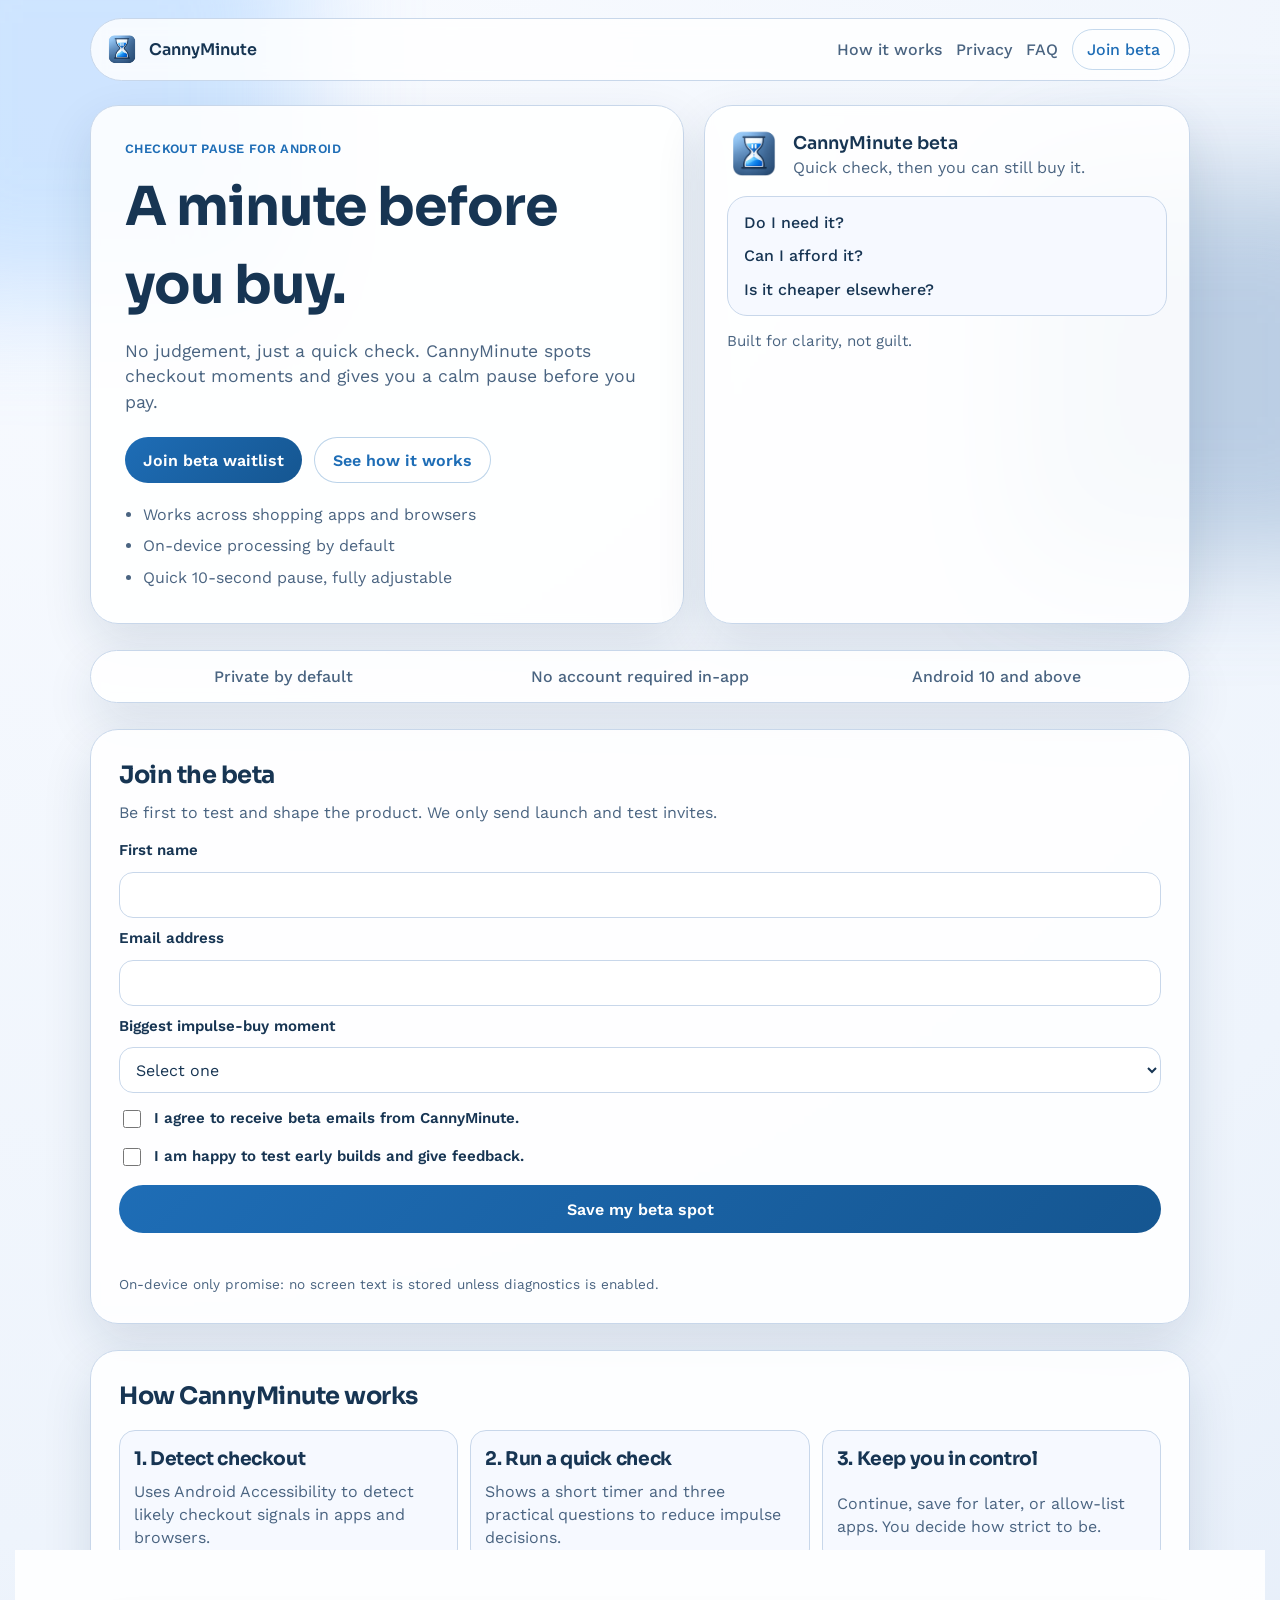
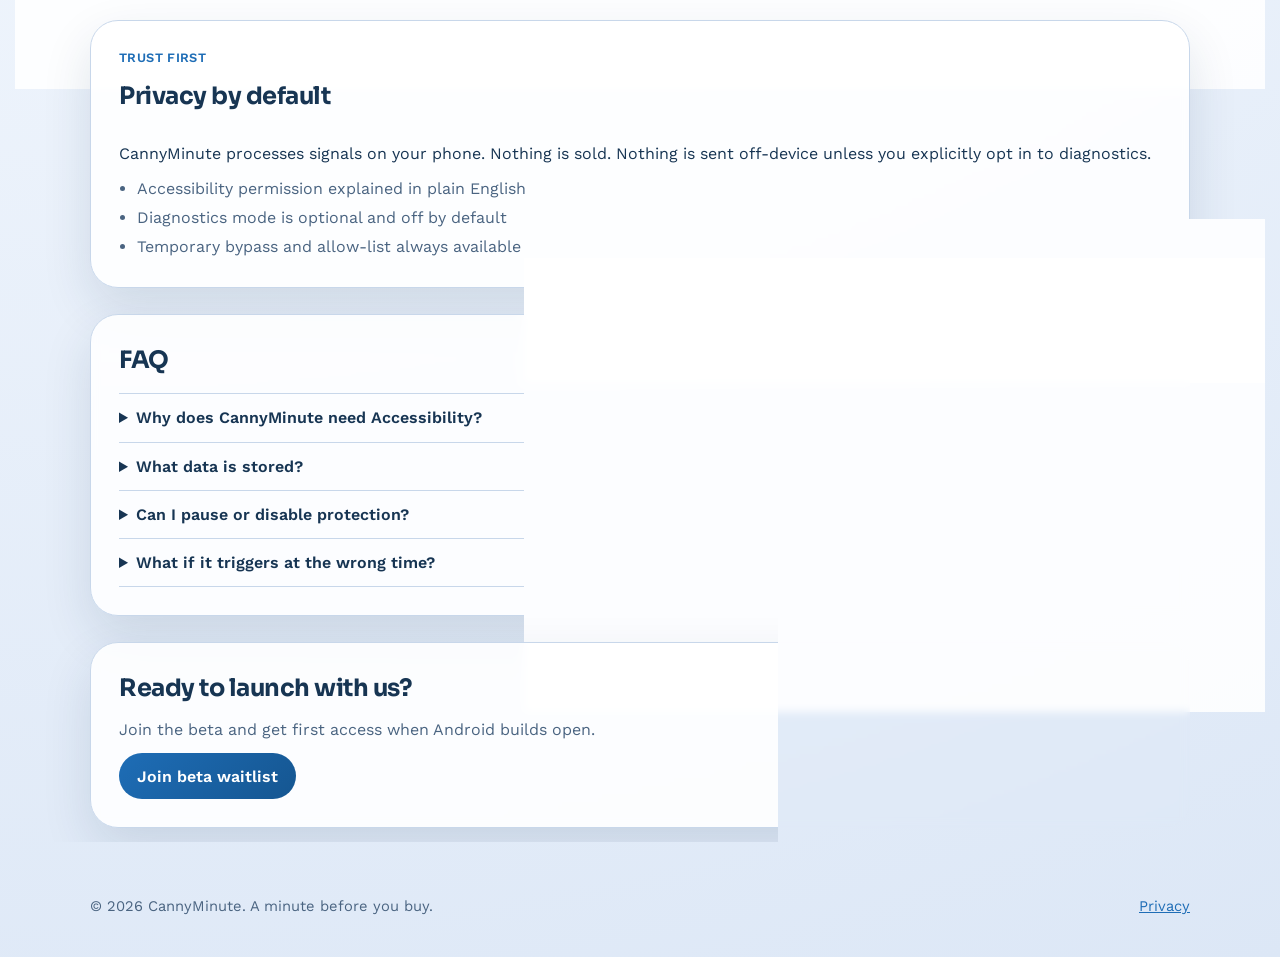
==== website/index.html @ 980de7ac "Initial CannyMinute app, branding, and website setup" ====
<!doctype html>
<html lang="en-GB">
<head>
    <meta charset="utf-8" />
    <meta name="viewport" content="width=device-width, initial-scale=1" />
    <title>CannyMinute | A minute before you buy</title>
    <meta
        name="description"
        content="CannyMinute adds a calm checkout pause in Android shopping apps and browsers. Join the beta waitlist."
    />
    <meta name="robots" content="index, follow" />
    <meta property="og:title" content="CannyMinute | A minute before you buy" />
    <meta
        property="og:description"
        content="Quick check, then you can still buy it. Privacy-first checkout pause for Android."
    />
    <meta property="og:type" content="website" />
    <meta property="og:url" content="https://cannyminute.com" />
    <meta property="og:image" content="https://cannyminute.com/assets/cannyminute-og.png" />
    <meta name="twitter:card" content="summary_large_image" />
    <meta name="theme-color" content="#1e6db6" />
    <link rel="canonical" href="https://cannyminute.com/" />

    <link rel="icon" type="image/png" sizes="32x32" href="assets/favicon-32.png" />
    <link rel="icon" type="image/png" sizes="16x16" href="assets/favicon-16.png" />
    <link rel="apple-touch-icon" href="assets/apple-touch-icon.png" />

    <link rel="preconnect" href="https://fonts.googleapis.com" />
    <link rel="preconnect" href="https://fonts.gstatic.com" crossorigin />
    <link
        href="https://fonts.googleapis.com/css2?family=Sora:wght@500;600;700&family=Work+Sans:wght@400;500;600&display=swap"
        rel="stylesheet"
    />
    <link rel="stylesheet" href="styles.css" />
</head>
<body>
    <div class="ambient ambient-left" aria-hidden="true"></div>
    <div class="ambient ambient-right" aria-hidden="true"></div>

    <header class="site-header">
        <a class="brand" href="#top" aria-label="CannyMinute home">
            <img src="assets/cannyminute-logo.png" alt="" />
            <span>CannyMinute</span>
        </a>
        <nav class="site-nav" aria-label="Primary">
            <a href="#how">How it works</a>
            <a href="#privacy">Privacy</a>
            <a href="#faq">FAQ</a>
            <a class="nav-cta" href="#beta">Join beta</a>
        </nav>
    </header>

    <main id="top">
        <section class="hero reveal">
            <div class="hero-copy">
                <p class="eyebrow">Checkout pause for Android</p>
                <h1>A minute before you buy.</h1>
                <p class="hero-sub">
                    No judgement, just a quick check. CannyMinute spots checkout moments and gives
                    you a calm pause before you pay.
                </p>
                <div class="hero-actions">
                    <a class="button-primary" href="#beta">Join beta waitlist</a>
                    <a class="button-ghost" href="#how">See how it works</a>
                </div>
                <ul class="hero-points">
                    <li>Works across shopping apps and browsers</li>
                    <li>On-device processing by default</li>
                    <li>Quick 10-second pause, fully adjustable</li>
                </ul>
            </div>

            <aside class="hero-card" aria-label="Product highlights">
                <div class="hero-card-top">
                    <img src="assets/cannyminute-logo.png" alt="" />
                    <div>
                        <p class="card-title">CannyMinute beta</p>
                        <p class="card-sub">Quick check, then you can still buy it.</p>
                    </div>
                </div>
                <div class="question-list">
                    <p>Do I need it?</p>
                    <p>Can I afford it?</p>
                    <p>Is it cheaper elsewhere?</p>
                </div>
                <p class="card-foot">Built for clarity, not guilt.</p>
            </aside>
        </section>

        <section class="proof reveal" aria-label="Product principles">
            <p>Private by default</p>
            <p>No account required in-app</p>
            <p>Android 10 and above</p>
        </section>

        <section id="beta" class="beta reveal">
            <div class="beta-header">
                <h2>Join the beta</h2>
                <p>Be first to test and shape the product. We only send launch and test invites.</p>
            </div>

            <form id="beta-form" class="beta-form" novalidate>
                <label for="firstName">First name</label>
                <input id="firstName" name="firstName" type="text" maxlength="80" autocomplete="given-name" />

                <label for="email">Email address</label>
                <input id="email" name="email" type="email" required autocomplete="email" />

                <label for="shopStyle">Biggest impulse-buy moment</label>
                <select id="shopStyle" name="shopStyle">
                    <option value="">Select one</option>
                    <option value="late-night-scroll">Late-night scrolling</option>
                    <option value="flash-sales">Flash sales and countdown deals</option>
                    <option value="cart-upsells">Cart upsells at checkout</option>
                    <option value="social-recos">Social media recommendations</option>
                </select>

                <input type="hidden" name="source" value="cannyminute_landing" />

                <label class="consent-row" for="consent">
                    <input id="consent" name="consent" type="checkbox" required />
                    <span>I agree to receive beta emails from CannyMinute.</span>
                </label>

                <label class="consent-row" for="alphaTester">
                    <input id="alphaTester" name="alphaTester" type="checkbox" />
                    <span>I am happy to test early builds and give feedback.</span>
                </label>

                <input
                    class="honeypot"
                    id="company"
                    name="company"
                    type="text"
                    tabindex="-1"
                    autocomplete="off"
                    aria-hidden="true"
                />

                <button id="submit-button" type="submit">Save my beta spot</button>
                <p id="form-status" class="form-status" role="status" aria-live="polite"></p>
                <p class="form-note">
                    On-device only promise: no screen text is stored unless diagnostics is enabled.
                </p>
            </form>
        </section>

        <section id="how" class="how reveal">
            <h2>How CannyMinute works</h2>
            <div class="grid-three">
                <article>
                    <h3>1. Detect checkout</h3>
                    <p>Uses Android Accessibility to detect likely checkout signals in apps and browsers.</p>
                </article>
                <article>
                    <h3>2. Run a quick check</h3>
                    <p>Shows a short timer and three practical questions to reduce impulse decisions.</p>
                </article>
                <article>
                    <h3>3. Keep you in control</h3>
                    <p>Continue, save for later, or allow-list apps. You decide how strict to be.</p>
                </article>
            </div>
        </section>

        <section id="privacy" class="privacy reveal">
            <div class="privacy-panel">
                <p class="eyebrow">Trust first</p>
                <h2>Privacy by default</h2>
                <p>
                    CannyMinute processes signals on your phone. Nothing is sold. Nothing is sent
                    off-device unless you explicitly opt in to diagnostics.
                </p>
                <ul>
                    <li>Accessibility permission explained in plain English</li>
                    <li>Diagnostics mode is optional and off by default</li>
                    <li>Temporary bypass and allow-list always available</li>
                </ul>
            </div>
        </section>

        <section id="faq" class="faq reveal">
            <h2>FAQ</h2>
            <details>
                <summary>Why does CannyMinute need Accessibility?</summary>
                <p>
                    It is required to detect checkout screens in third-party apps and browsers so
                    the pause screen appears at the right moment.
                </p>
            </details>
            <details>
                <summary>What data is stored?</summary>
                <p>
                    Settings and local event decisions. Screen text is not stored unless diagnostics
                    is turned on by you.
                </p>
            </details>
            <details>
                <summary>Can I pause or disable protection?</summary>
                <p>
                    Yes. You can toggle protection off, use a temporary bypass, or allow-list specific apps.
                </p>
            </details>
            <details>
                <summary>What if it triggers at the wrong time?</summary>
                <p>
                    You can continue, save for later, and help tune behaviour through optional diagnostics.
                </p>
            </details>
        </section>

        <section class="final-cta reveal">
            <h2>Ready to launch with us?</h2>
            <p>Join the beta and get first access when Android builds open.</p>
            <a class="button-primary" href="#beta">Join beta waitlist</a>
        </section>
    </main>

    <footer class="site-footer">
        <p>© <span id="year"></span> CannyMinute. A minute before you buy.</p>
        <a href="privacy.html">Privacy</a>
    </footer>

    <script src="config.js"></script>
    <script src="app.js"></script>
</body>
</html>
---- website/styles.css ----
:root {
    --bg: #eef4fc;
    --surface: #ffffff;
    --surface-soft: #f6f9ff;
    --line: #c8d7ea;
    --text: #173553;
    --text-soft: #4a6481;
    --primary: #1e6db6;
    --primary-strong: #155691;
    --accent: #36a2ff;
    --ok: #1f7a57;
    --shadow: 0 20px 50px rgba(17, 52, 83, 0.12);
    --radius-xl: 28px;
    --radius-lg: 20px;
    --radius-md: 14px;
}

* {
    box-sizing: border-box;
}

html,
body {
    margin: 0;
    padding: 0;
}

body {
    background: radial-gradient(circle at 10% 0%, #f9fbff 0%, var(--bg) 55%, #dce7f6 100%);
    color: var(--text);
    font-family: "Work Sans", "Segoe UI", sans-serif;
    line-height: 1.45;
    min-height: 100vh;
}

h1,
h2,
h3 {
    font-family: "Sora", "Work Sans", sans-serif;
    letter-spacing: -0.02em;
    margin: 0;
}

p {
    margin: 0;
}

a {
    color: inherit;
}

.ambient {
    pointer-events: none;
    position: fixed;
    z-index: -1;
    filter: blur(60px);
    opacity: 0.4;
}

.ambient-left {
    top: -120px;
    left: -120px;
    width: 420px;
    height: 420px;
    background: #8ec4ff;
}

.ambient-right {
    top: 180px;
    right: -120px;
    width: 380px;
    height: 380px;
    background: #6b93bf;
}

.site-header {
    width: min(1100px, calc(100% - 40px));
    margin: 18px auto 0;
    padding: 10px 14px;
    border: 1px solid var(--line);
    border-radius: 999px;
    background: rgba(255, 255, 255, 0.82);
    backdrop-filter: blur(8px);
    display: flex;
    align-items: center;
    justify-content: space-between;
    gap: 10px;
    position: sticky;
    top: 14px;
    z-index: 30;
}

.brand {
    display: inline-flex;
    align-items: center;
    gap: 10px;
    text-decoration: none;
    font-family: "Sora", "Work Sans", sans-serif;
    font-weight: 600;
}

.brand img {
    width: 34px;
    height: 34px;
    border-radius: 10px;
}

.site-nav {
    display: inline-flex;
    align-items: center;
    gap: 14px;
    flex-wrap: wrap;
}

.site-nav a {
    text-decoration: none;
    color: var(--text-soft);
    font-weight: 500;
}

.site-nav .nav-cta {
    padding: 8px 14px;
    border-radius: 999px;
    border: 1px solid rgba(30, 109, 182, 0.25);
    color: var(--primary);
}

main {
    width: min(1100px, calc(100% - 40px));
    margin: 24px auto 60px;
    display: grid;
    gap: 26px;
}

.reveal {
    opacity: 0;
    transform: translateY(18px);
    transition: opacity 500ms ease, transform 500ms ease;
}

.reveal.is-visible {
    opacity: 1;
    transform: translateY(0);
}

.hero {
    display: grid;
    grid-template-columns: 1.1fr 0.9fr;
    gap: 20px;
}

.hero-copy,
.hero-card,
.proof,
.beta,
.how,
.privacy,
.faq,
.final-cta,
.legal-card {
    border: 1px solid var(--line);
    border-radius: var(--radius-xl);
    background: rgba(255, 255, 255, 0.88);
    backdrop-filter: blur(4px);
    box-shadow: var(--shadow);
}

.hero-copy {
    padding: 34px;
}

.eyebrow {
    color: var(--primary);
    font-weight: 600;
    letter-spacing: 0.03em;
    text-transform: uppercase;
    font-size: 0.8rem;
}

h1 {
    margin-top: 10px;
    font-size: clamp(2rem, 4.2vw, 3.4rem);
}

.hero-sub {
    margin-top: 14px;
    color: var(--text-soft);
    font-size: 1.1rem;
    max-width: 54ch;
}

.hero-actions {
    margin-top: 22px;
    display: flex;
    flex-wrap: wrap;
    gap: 12px;
}

.button-primary,
.button-ghost {
    display: inline-flex;
    align-items: center;
    justify-content: center;
    text-decoration: none;
    min-height: 46px;
    padding: 0 18px;
    border-radius: 999px;
    font-weight: 600;
}

.button-primary {
    color: #fff;
    background: linear-gradient(135deg, var(--primary), var(--primary-strong));
}

.button-ghost {
    color: var(--primary);
    border: 1px solid rgba(30, 109, 182, 0.3);
    background: rgba(255, 255, 255, 0.8);
}

.hero-points {
    margin: 20px 0 0;
    padding: 0 0 0 18px;
    color: var(--text-soft);
    display: grid;
    gap: 8px;
}

.hero-card {
    padding: 22px;
    display: grid;
    gap: 14px;
    align-content: start;
}

.hero-card-top {
    display: flex;
    gap: 12px;
    align-items: center;
}

.hero-card-top img {
    width: 54px;
    height: 54px;
    border-radius: 16px;
}

.card-title {
    font-family: "Sora", "Work Sans", sans-serif;
    font-size: 1.1rem;
    font-weight: 600;
}

.card-sub {
    color: var(--text-soft);
}

.question-list {
    border: 1px solid var(--line);
    border-radius: var(--radius-lg);
    background: var(--surface-soft);
    padding: 14px 16px;
    display: grid;
    gap: 10px;
    color: var(--text);
    font-weight: 500;
}

.card-foot {
    color: var(--text-soft);
    font-size: 0.95rem;
}

.proof {
    padding: 14px 18px;
    display: grid;
    gap: 8px;
    grid-template-columns: repeat(3, minmax(0, 1fr));
    text-align: center;
}

.proof p {
    margin: 0;
    color: var(--text-soft);
    font-weight: 500;
}

.beta,
.how,
.privacy,
.faq,
.final-cta {
    padding: 28px;
}

.beta-header {
    display: grid;
    gap: 8px;
    margin-bottom: 16px;
}

.beta-header p {
    color: var(--text-soft);
}

.beta-form {
    display: grid;
    gap: 10px;
}

.beta-form label {
    font-weight: 600;
    font-size: 0.94rem;
}

.beta-form input,
.beta-form select,
.beta-form button {
    font: inherit;
}

.beta-form input,
.beta-form select {
    min-height: 46px;
    border: 1px solid var(--line);
    border-radius: var(--radius-md);
    padding: 0 12px;
    color: var(--text);
    background: #fff;
}

.beta-form input:focus,
.beta-form select:focus {
    outline: 2px solid rgba(54, 162, 255, 0.35);
    border-color: var(--accent);
}

.consent-row {
    margin-top: 4px;
    display: flex;
    align-items: center;
    gap: 10px;
    font-weight: 500;
}

.consent-row input {
    min-height: 18px;
    min-width: 18px;
}

.honeypot {
    position: absolute;
    left: -9999px;
    width: 1px;
    height: 1px;
    opacity: 0;
}

.beta-form button {
    min-height: 48px;
    margin-top: 6px;
    border: 0;
    border-radius: 999px;
    color: #fff;
    background: linear-gradient(135deg, var(--primary), var(--primary-strong));
    font-weight: 600;
    cursor: pointer;
}

.beta-form button:disabled {
    opacity: 0.7;
    cursor: not-allowed;
}

.form-status {
    min-height: 22px;
    color: var(--text-soft);
    font-size: 0.95rem;
}

.form-status.ok {
    color: var(--ok);
}

.form-status.error {
    color: #a43d32;
}

.form-note {
    color: var(--text-soft);
    font-size: 0.85rem;
}

.how h2,
.privacy h2,
.faq h2 {
    margin-bottom: 16px;
}

.grid-three {
    display: grid;
    grid-template-columns: repeat(3, minmax(0, 1fr));
    gap: 12px;
}

.grid-three article {
    border: 1px solid var(--line);
    border-radius: 16px;
    background: var(--surface-soft);
    padding: 14px;
    display: grid;
    gap: 8px;
}

.grid-three p {
    color: var(--text-soft);
}

.privacy-panel {
    display: grid;
    gap: 12px;
}

.privacy-panel ul {
    margin: 0;
    padding-left: 18px;
    color: var(--text-soft);
    display: grid;
    gap: 6px;
}

.faq details {
    border-top: 1px solid var(--line);
    padding: 12px 0;
}

.faq details:last-child {
    border-bottom: 1px solid var(--line);
}

.faq summary {
    cursor: pointer;
    font-weight: 600;
}

.faq p {
    margin-top: 8px;
    color: var(--text-soft);
}

.final-cta {
    display: grid;
    gap: 12px;
    place-items: start;
}

.final-cta p {
    color: var(--text-soft);
}

.site-footer {
    width: min(1100px, calc(100% - 40px));
    margin: 0 auto 40px;
    padding-top: 8px;
    display: flex;
    justify-content: space-between;
    align-items: center;
    color: var(--text-soft);
    font-size: 0.92rem;
}

.site-footer a {
    color: var(--primary);
}

.legal-main {
    width: min(820px, calc(100% - 40px));
    margin: 28px auto 60px;
}

.legal-card {
    padding: 28px;
    display: grid;
    gap: 16px;
}

.legal-card p,
.legal-card li {
    color: var(--text-soft);
}

.legal-card ul {
    margin: 0;
    padding-left: 18px;
    display: grid;
    gap: 8px;
}

@media (max-width: 930px) {
    .site-header {
        border-radius: 20px;
        padding: 14px;
        align-items: flex-start;
    }

    .site-nav {
        justify-content: flex-end;
    }

    .hero {
        grid-template-columns: 1fr;
    }

    .proof {
        grid-template-columns: 1fr;
        text-align: left;
    }

    .grid-three {
        grid-template-columns: 1fr;
    }

    .site-footer {
        flex-direction: column;
        gap: 8px;
        align-items: flex-start;
    }
}
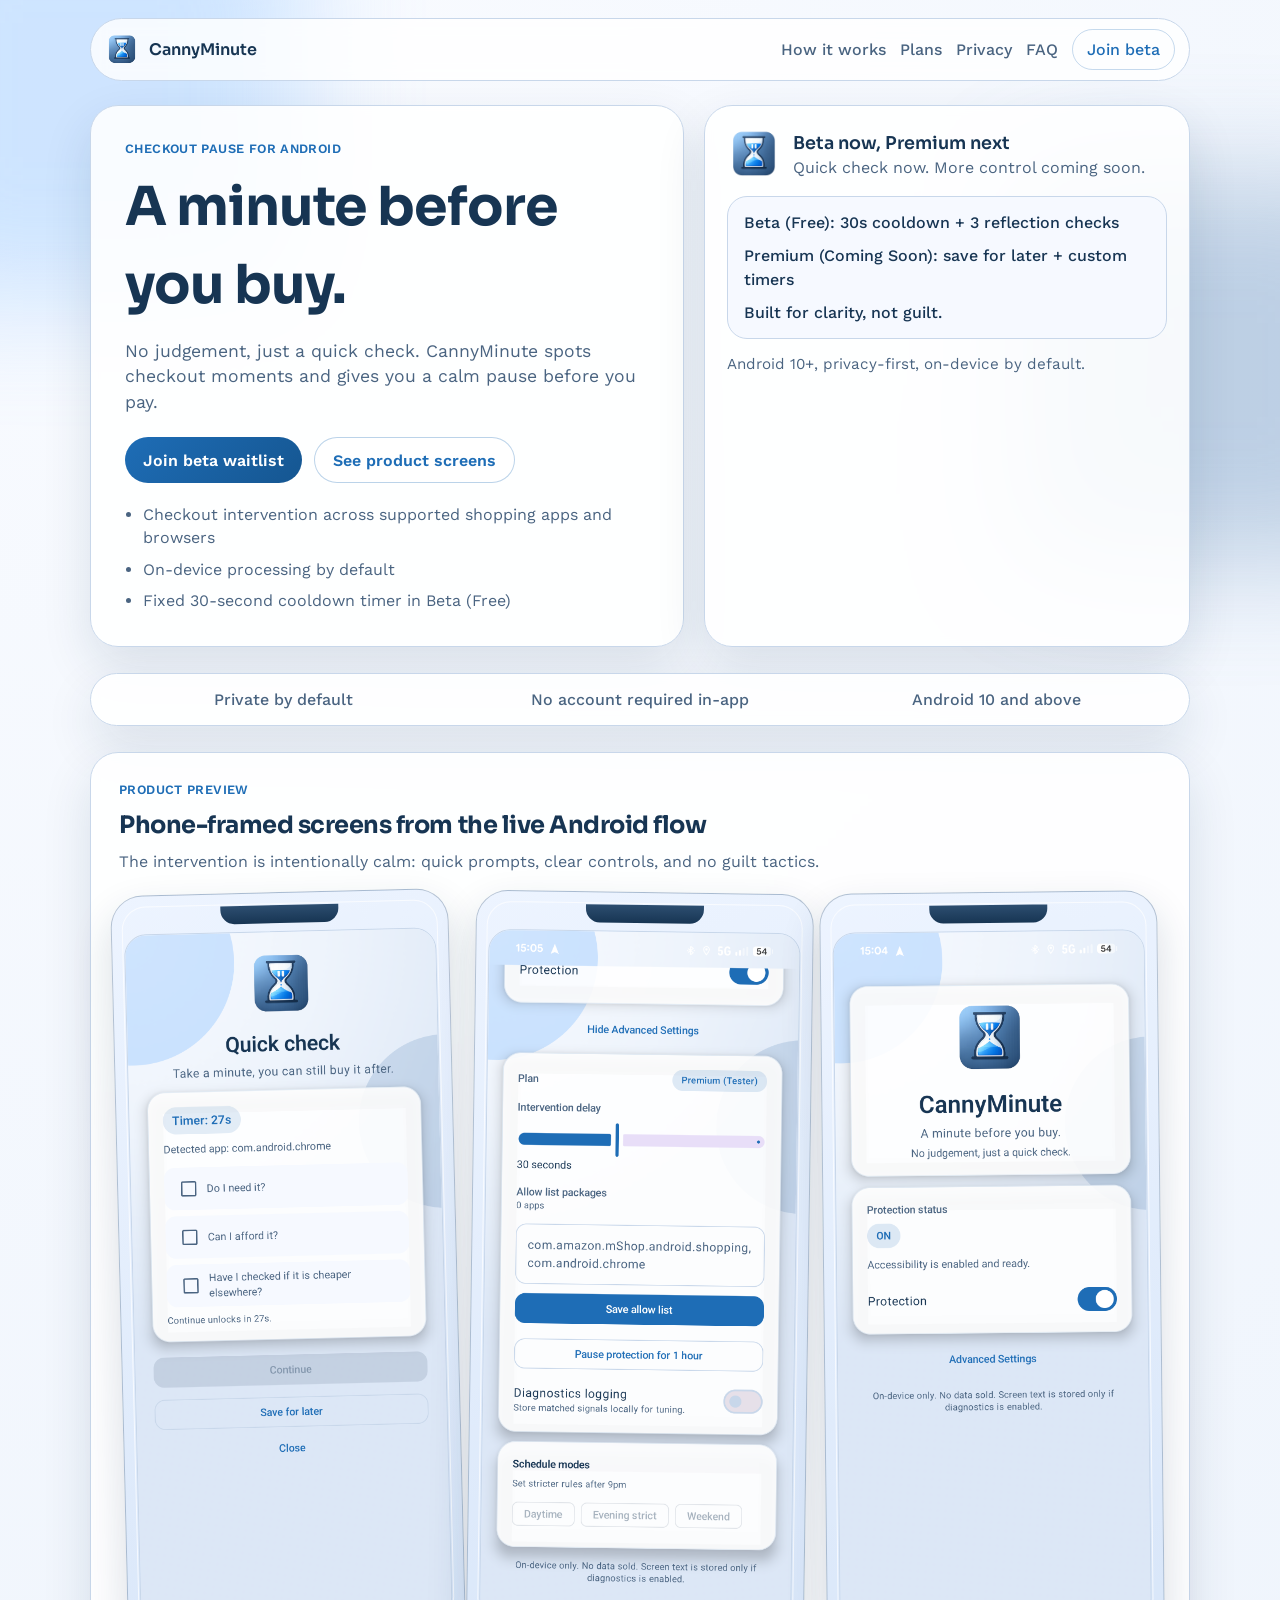
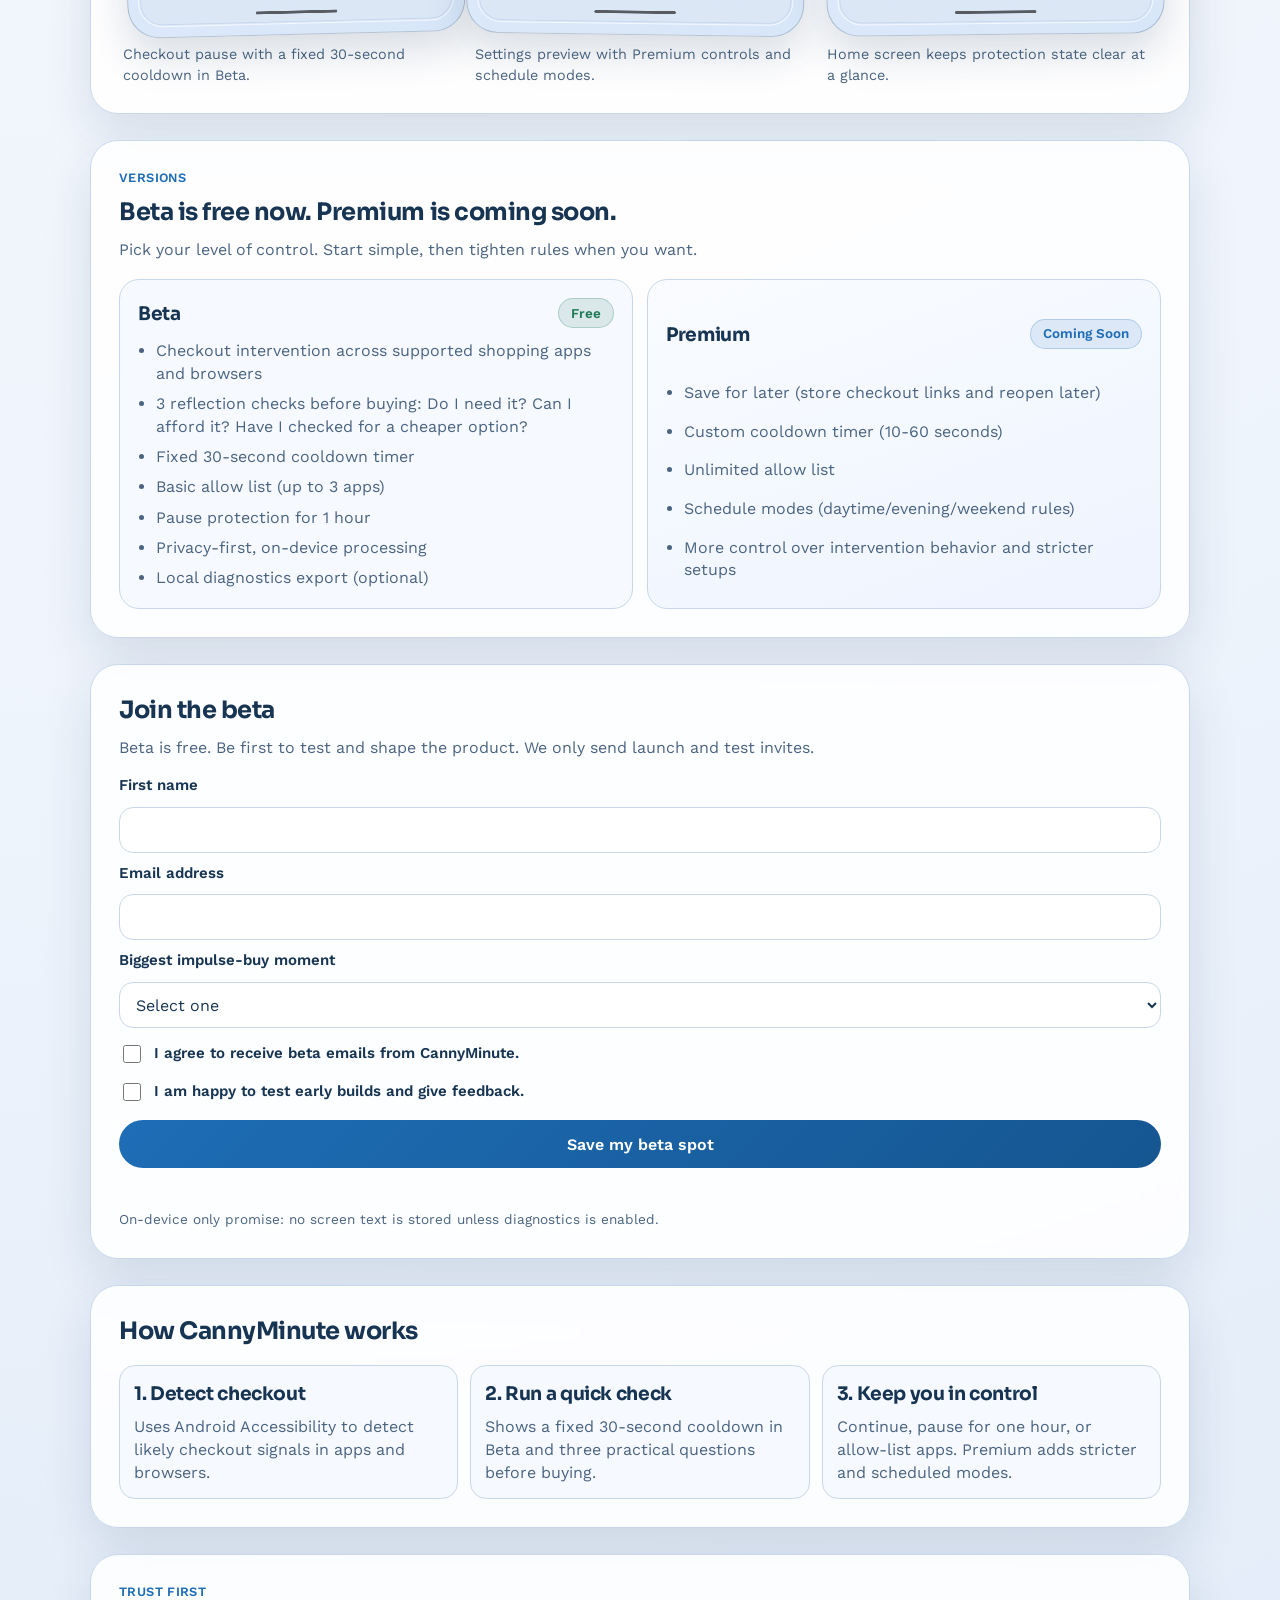
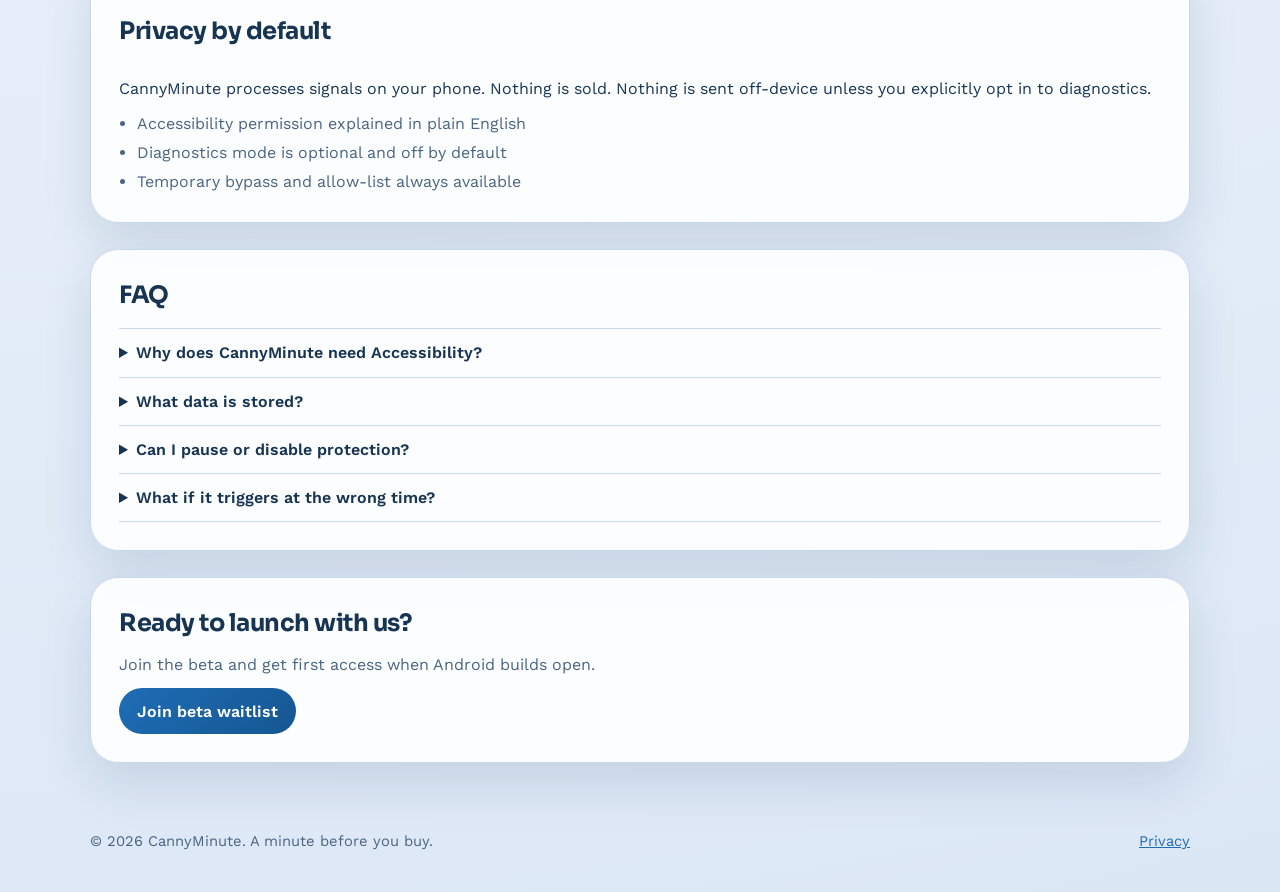
==== commit 0c5084b3: "Add phone-framed screenshots and beta/premium plan section" ====
--- a/website/index.html
+++ b/website/index.html
@@ -44,6 +44,7 @@
         </a>
         <nav class="site-nav" aria-label="Primary">
             <a href="#how">How it works</a>
+            <a href="#plans">Plans</a>
             <a href="#privacy">Privacy</a>
             <a href="#faq">FAQ</a>
             <a class="nav-cta" href="#beta">Join beta</a>
@@ -61,12 +62,12 @@
                 </p>
                 <div class="hero-actions">
                     <a class="button-primary" href="#beta">Join beta waitlist</a>
-                    <a class="button-ghost" href="#how">See how it works</a>
+                    <a class="button-ghost" href="#preview">See product screens</a>
                 </div>
                 <ul class="hero-points">
-                    <li>Works across shopping apps and browsers</li>
+                    <li>Checkout intervention across supported shopping apps and browsers</li>
                     <li>On-device processing by default</li>
-                    <li>Quick 10-second pause, fully adjustable</li>
+                    <li>Fixed 30-second cooldown timer in Beta (Free)</li>
                 </ul>
             </div>
 
@@ -74,16 +75,16 @@
                 <div class="hero-card-top">
                     <img src="assets/cannyminute-logo.png" alt="" />
                     <div>
-                        <p class="card-title">CannyMinute beta</p>
-                        <p class="card-sub">Quick check, then you can still buy it.</p>
+                        <p class="card-title">Beta now, Premium next</p>
+                        <p class="card-sub">Quick check now. More control coming soon.</p>
                     </div>
                 </div>
                 <div class="question-list">
-                    <p>Do I need it?</p>
-                    <p>Can I afford it?</p>
-                    <p>Is it cheaper elsewhere?</p>
+                    <p>Beta (Free): 30s cooldown + 3 reflection checks</p>
+                    <p>Premium (Coming Soon): save for later + custom timers</p>
+                    <p>Built for clarity, not guilt.</p>
                 </div>
-                <p class="card-foot">Built for clarity, not guilt.</p>
+                <p class="card-foot">Android 10+, privacy-first, on-device by default.</p>
             </aside>
         </section>
 
@@ -93,10 +94,110 @@
             <p>Android 10 and above</p>
         </section>
 
+        <section id="preview" class="screens reveal" aria-label="App previews">
+            <div class="screens-header">
+                <p class="eyebrow">Product preview</p>
+                <h2>Phone-framed screens from the live Android flow</h2>
+                <p>
+                    The intervention is intentionally calm: quick prompts, clear controls, and no
+                    guilt tactics.
+                </p>
+            </div>
+
+            <div class="phone-gallery">
+                <article class="phone-card">
+                    <div class="phone-shell">
+                        <div class="phone-notch" aria-hidden="true"></div>
+                        <div class="phone-screen">
+                            <img
+                                class="phone-shot"
+                                src="assets/Screenshot_20260304-150153.png"
+                                alt="CannyMinute Quick check screen showing the timer and three reflection prompts before checkout."
+                                loading="lazy"
+                                decoding="async"
+                            />
+                        </div>
+                    </div>
+                    <p class="phone-caption">Checkout pause with a fixed 30-second cooldown in Beta.</p>
+                </article>
+
+                <article class="phone-card">
+                    <div class="phone-shell">
+                        <div class="phone-notch" aria-hidden="true"></div>
+                        <div class="phone-screen">
+                            <img
+                                class="phone-shot"
+                                src="assets/Screenshot_20260304-150529.png"
+                                alt="CannyMinute settings screen with Premium tester controls, intervention delay, allow list, and schedule modes."
+                                loading="lazy"
+                                decoding="async"
+                            />
+                        </div>
+                    </div>
+                    <p class="phone-caption">Settings preview with Premium controls and schedule modes.</p>
+                </article>
+
+                <article class="phone-card">
+                    <div class="phone-shell">
+                        <div class="phone-notch" aria-hidden="true"></div>
+                        <div class="phone-screen">
+                            <img
+                                class="phone-shot"
+                                src="assets/Screenshot_20260304-150428.png"
+                                alt="CannyMinute home screen showing protection status and advanced settings access."
+                                loading="lazy"
+                                decoding="async"
+                            />
+                        </div>
+                    </div>
+                    <p class="phone-caption">Home screen keeps protection state clear at a glance.</p>
+                </article>
+            </div>
+        </section>
+
+        <section id="plans" class="plans reveal" aria-label="Plan comparison">
+            <div class="plans-head">
+                <p class="eyebrow">Versions</p>
+                <h2>Beta is free now. Premium is coming soon.</h2>
+                <p>Pick your level of control. Start simple, then tighten rules when you want.</p>
+            </div>
+            <div class="plans-grid">
+                <article class="plan-card">
+                    <div class="plan-head">
+                        <h3>Beta</h3>
+                        <span class="plan-badge">Free</span>
+                    </div>
+                    <ul>
+                        <li>Checkout intervention across supported shopping apps and browsers</li>
+                        <li>3 reflection checks before buying: Do I need it? Can I afford it? Have I checked for a cheaper option?</li>
+                        <li>Fixed 30-second cooldown timer</li>
+                        <li>Basic allow list (up to 3 apps)</li>
+                        <li>Pause protection for 1 hour</li>
+                        <li>Privacy-first, on-device processing</li>
+                        <li>Local diagnostics export (optional)</li>
+                    </ul>
+                </article>
+
+                <article class="plan-card plan-card-soon">
+                    <div class="plan-head">
+                        <h3>Premium</h3>
+                        <span class="plan-badge plan-badge-soon">Coming Soon</span>
+                    </div>
+                    <ul>
+                        <li>Save for later (store checkout links and reopen later)</li>
+                        <li>Custom cooldown timer (10-60 seconds)</li>
+                        <li>Unlimited allow list</li>
+                        <li>Schedule modes (daytime/evening/weekend rules)</li>
+                        <li>More control over intervention behavior and stricter setups</li>
+                    </ul>
+                </article>
+            </div>
+        </section>
+
         <section id="beta" class="beta reveal">
             <div class="beta-header">
                 <h2>Join the beta</h2>
-                <p>Be first to test and shape the product. We only send launch and test invites.</p>
+                <p>Beta is free. Be first to test and shape the product. We only send launch and test invites.</p>
             </div>
 
             <form id="beta-form" class="beta-form" novalidate>
@@ -154,11 +255,11 @@
                 </article>
                 <article>
                     <h3>2. Run a quick check</h3>
-                    <p>Shows a short timer and three practical questions to reduce impulse decisions.</p>
+                    <p>Shows a fixed 30-second cooldown in Beta and three practical questions before buying.</p>
                 </article>
                 <article>
                     <h3>3. Keep you in control</h3>
-                    <p>Continue, save for later, or allow-list apps. You decide how strict to be.</p>
+                    <p>Continue, pause for one hour, or allow-list apps. Premium adds stricter and scheduled modes.</p>
                 </article>
             </div>
         </section>
@@ -204,7 +305,8 @@
             <details>
                 <summary>What if it triggers at the wrong time?</summary>
                 <p>
-                    You can continue, save for later, and help tune behaviour through optional diagnostics.
+                    You can continue after the cooldown, pause protection for one hour, and help tune
+                    behaviour through optional diagnostics. Save for later is planned for Premium.
                 </p>
             </details>
         </section>
--- a/website/styles.css
+++ b/website/styles.css
@@ -152,6 +152,8 @@
 .hero-copy,
 .hero-card,
 .proof,
+.screens,
+.plans,
 .beta,
 .how,
 .privacy,
@@ -286,6 +288,159 @@
     font-weight: 500;
 }
 
+.screens-header,
+.plans-head {
+    display: grid;
+    gap: 8px;
+    margin-bottom: 18px;
+}
+
+.screens-header p:last-child,
+.plans-head p:last-child {
+    color: var(--text-soft);
+    max-width: 70ch;
+}
+
+.phone-gallery {
+    display: grid;
+    gap: 14px;
+    grid-template-columns: repeat(3, minmax(0, 1fr));
+    align-items: start;
+}
+
+.phone-card {
+    display: grid;
+    gap: 10px;
+}
+
+.phone-shell {
+    position: relative;
+    border: 1px solid rgba(23, 53, 83, 0.25);
+    border-radius: 32px;
+    padding: 12px;
+    width: min(100%, 360px);
+    margin: 0 auto;
+    background: linear-gradient(160deg, #edf4ff, #d8e6f9);
+    box-shadow: 0 18px 40px rgba(17, 52, 83, 0.16);
+    transition: transform 280ms ease;
+}
+
+.phone-shell::after {
+    content: "";
+    position: absolute;
+    inset: 10px;
+    border-radius: 24px;
+    border: 1px solid rgba(255, 255, 255, 0.7);
+    pointer-events: none;
+}
+
+.phone-notch {
+    width: 38%;
+    height: 18px;
+    margin: 0 auto 8px;
+    border-radius: 0 0 14px 14px;
+    background: linear-gradient(180deg, #2d4e70, #173553);
+}
+
+.phone-screen {
+    border: 1px solid var(--line);
+    border-radius: 22px;
+    background: #dce8f8;
+    overflow: hidden;
+}
+
+.phone-shot {
+    display: block;
+    width: 100%;
+    height: auto;
+}
+
+.phone-caption {
+    margin: 0;
+    color: var(--text-soft);
+    font-size: 0.9rem;
+    line-height: 1.4;
+    padding: 0 4px;
+}
+
+.plans-grid {
+    display: grid;
+    grid-template-columns: repeat(2, minmax(0, 1fr));
+    gap: 14px;
+}
+
+.plan-card {
+    border: 1px solid var(--line);
+    border-radius: var(--radius-lg);
+    background: var(--surface-soft);
+    padding: 18px;
+    display: grid;
+    gap: 12px;
+}
+
+.plan-card-soon {
+    background: linear-gradient(160deg, #f9fbff, #eef4ff);
+}
+
+.plan-head {
+    display: flex;
+    justify-content: space-between;
+    align-items: center;
+    gap: 10px;
+}
+
+.plan-badge {
+    display: inline-flex;
+    align-items: center;
+    min-height: 30px;
+    padding: 0 12px;
+    border-radius: 999px;
+    border: 1px solid rgba(32, 123, 87, 0.25);
+    background: rgba(32, 123, 87, 0.13);
+    color: var(--ok);
+    font-weight: 600;
+    font-size: 0.84rem;
+}
+
+.plan-badge-soon {
+    border-color: rgba(30, 109, 182, 0.23);
+    background: rgba(30, 109, 182, 0.11);
+    color: var(--primary);
+}
+
+.plan-card ul {
+    margin: 0;
+    padding-left: 18px;
+    color: var(--text-soft);
+    display: grid;
+    gap: 8px;
+}
+
+.plan-card li {
+    line-height: 1.4;
+}
+
+@media (prefers-reduced-motion: no-preference) {
+    .phone-card:nth-child(1) .phone-shell {
+        transform: rotate(-1.4deg);
+    }
+
+    .phone-card:nth-child(2) .phone-shell {
+        transform: rotate(0.8deg);
+    }
+
+    .phone-card:nth-child(3) .phone-shell {
+        transform: rotate(-0.6deg);
+    }
+
+    .phone-card:hover .phone-shell,
+    .phone-card:focus-within .phone-shell {
+        transform: translateY(-4px) rotate(0deg);
+    }
+}
+
+.screens,
+.plans,
 .beta,
 .how,
 .privacy,
@@ -517,6 +672,16 @@
         text-align: left;
     }
 
+    .phone-gallery,
+    .plans-grid {
+        grid-template-columns: 1fr;
+    }
+
+    .phone-shell {
+        width: min(100%, 420px);
+        max-width: 420px;
+    }
+
     .grid-three {
         grid-template-columns: 1fr;
     }
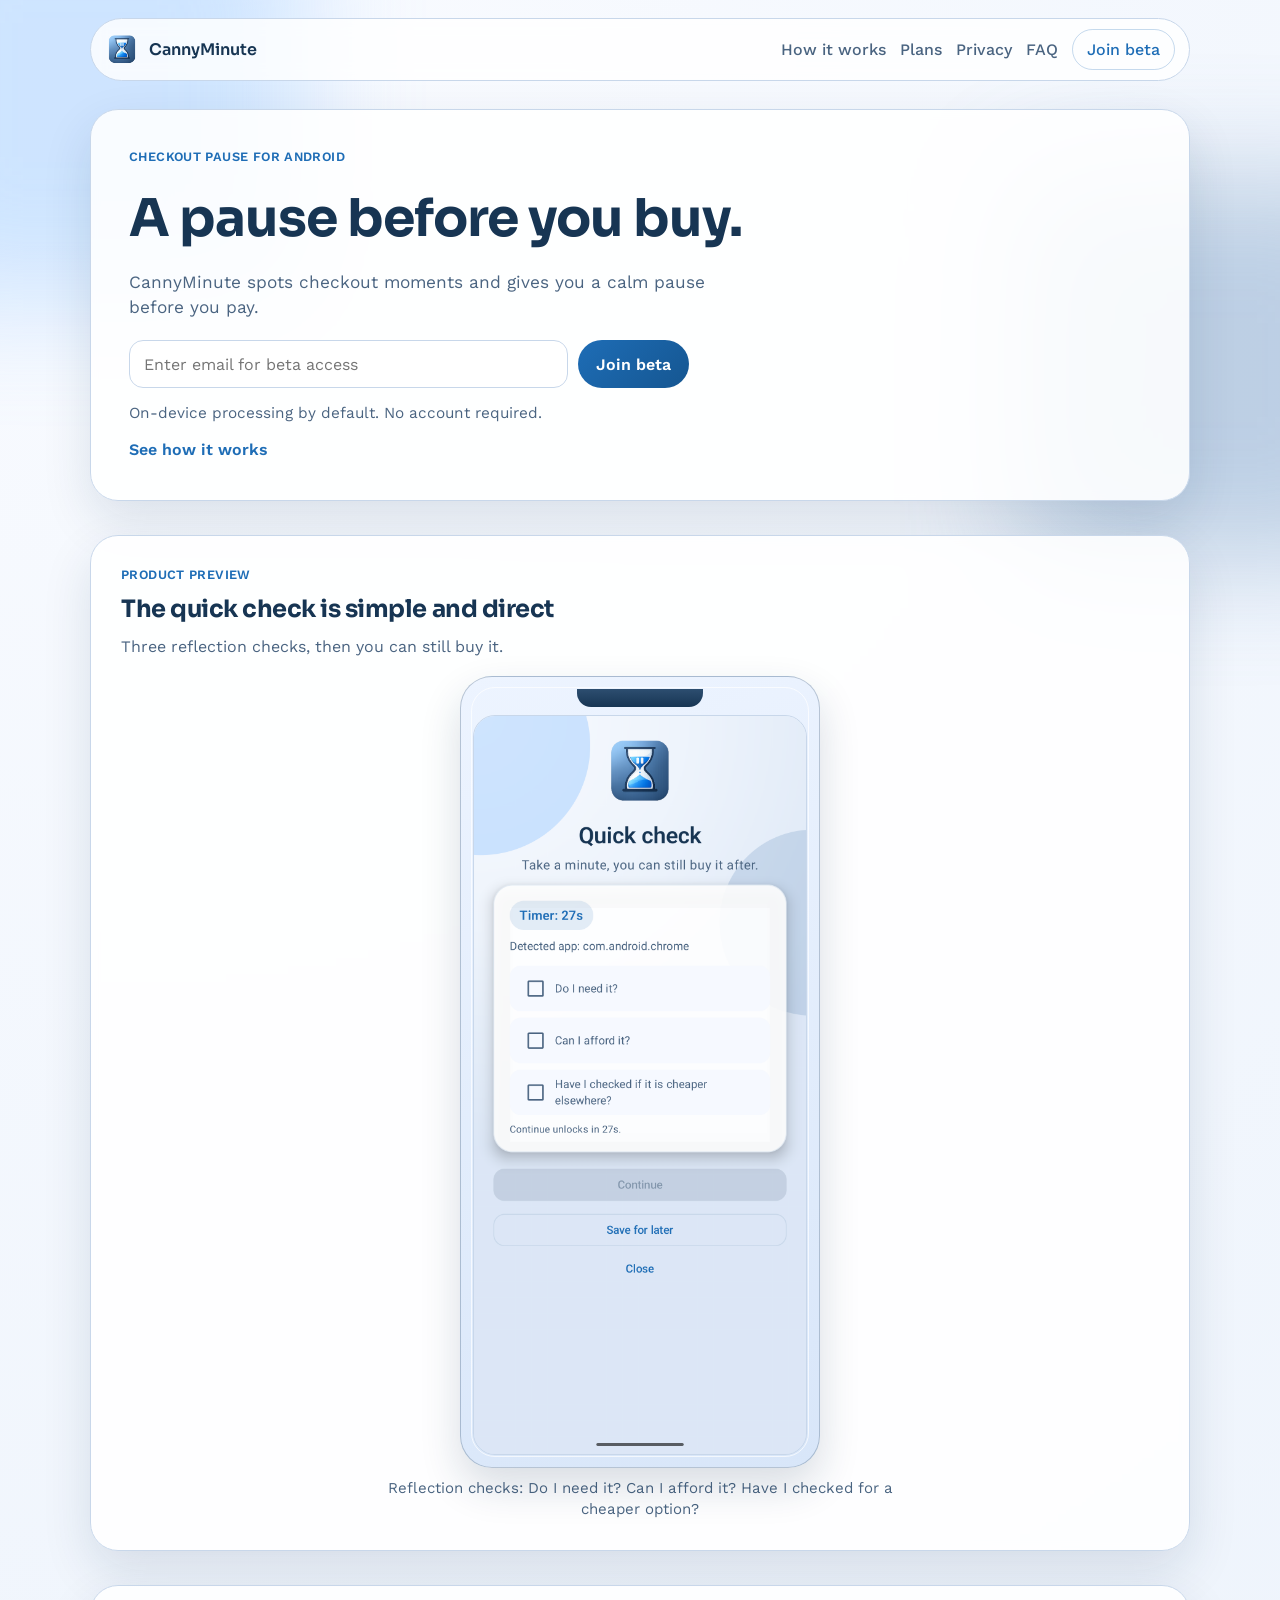
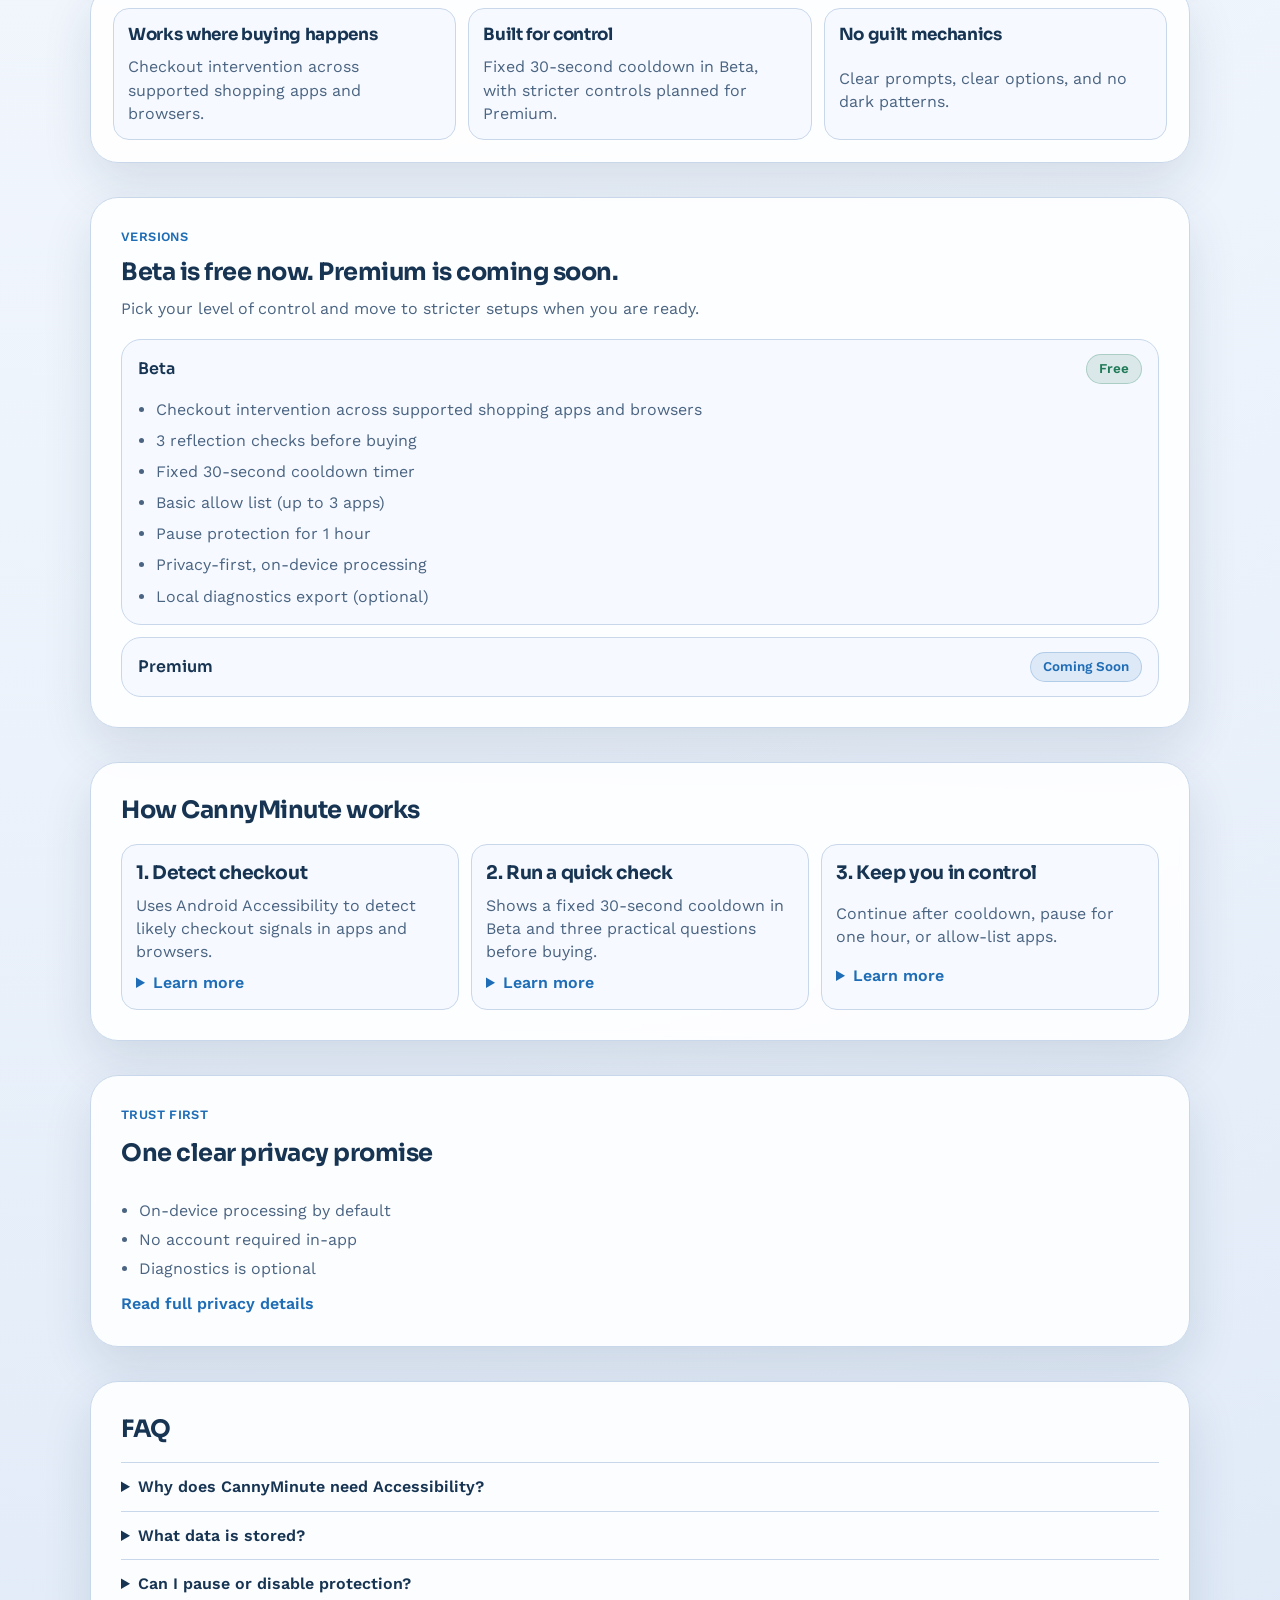
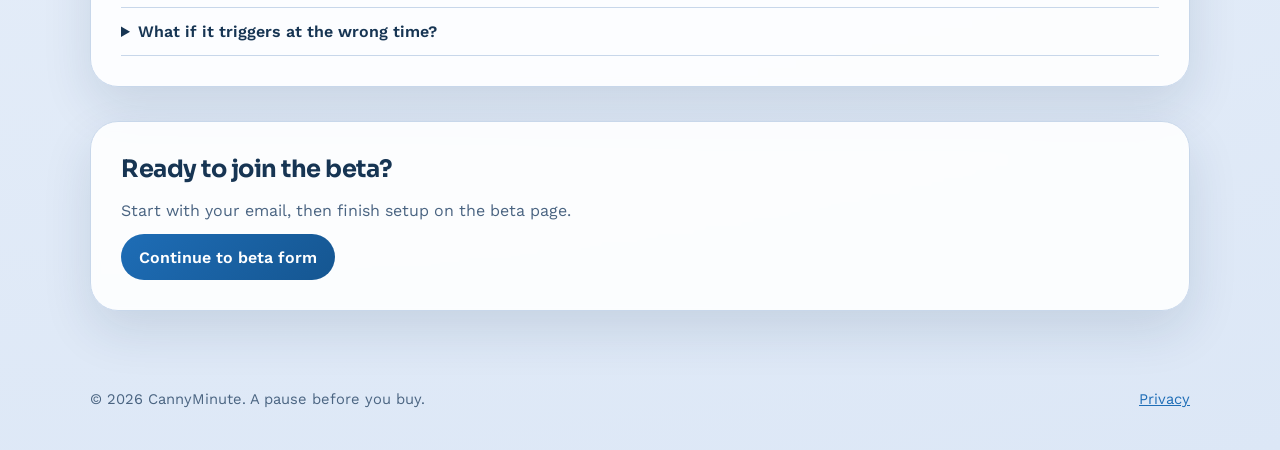
==== commit d43a685c: "Simplify homepage flow and move full beta form to dedicated page" ====
--- a/website/index.html
+++ b/website/index.html
@@ -3,13 +3,13 @@
 <head>
     <meta charset="utf-8" />
     <meta name="viewport" content="width=device-width, initial-scale=1" />
-    <title>CannyMinute | A minute before you buy</title>
+    <title>CannyMinute | A pause before you buy</title>
     <meta
         name="description"
         content="CannyMinute adds a calm checkout pause in Android shopping apps and browsers. Join the beta waitlist."
     />
     <meta name="robots" content="index, follow" />
-    <meta property="og:title" content="CannyMinute | A minute before you buy" />
+    <meta property="og:title" content="CannyMinute | A pause before you buy" />
     <meta
         property="og:description"
         content="Quick check, then you can still buy it. Privacy-first checkout pause for Android."
@@ -47,7 +47,7 @@
             <a href="#plans">Plans</a>
             <a href="#privacy">Privacy</a>
             <a href="#faq">FAQ</a>
-            <a class="nav-cta" href="#beta">Join beta</a>
+            <a class="nav-cta" href="join-beta.html">Join beta</a>
         </nav>
     </header>
 
@@ -55,102 +55,65 @@
         <section class="hero reveal">
             <div class="hero-copy">
                 <p class="eyebrow">Checkout pause for Android</p>
-                <h1>A minute before you buy.</h1>
+                <h1>A pause before you buy.</h1>
                 <p class="hero-sub">
-                    No judgement, just a quick check. CannyMinute spots checkout moments and gives
-                    you a calm pause before you pay.
-                </p>
-                <div class="hero-actions">
-                    <a class="button-primary" href="#beta">Join beta waitlist</a>
-                    <a class="button-ghost" href="#preview">See product screens</a>
-                </div>
-                <ul class="hero-points">
-                    <li>Checkout intervention across supported shopping apps and browsers</li>
-                    <li>On-device processing by default</li>
-                    <li>Fixed 30-second cooldown timer in Beta (Free)</li>
-                </ul>
-            </div>
-
-            <aside class="hero-card" aria-label="Product highlights">
-                <div class="hero-card-top">
-                    <img src="assets/cannyminute-logo.png" alt="" />
-                    <div>
-                        <p class="card-title">Beta now, Premium next</p>
-                        <p class="card-sub">Quick check now. More control coming soon.</p>
+                    CannyMinute spots checkout moments and gives you a calm pause before you pay.
+                </p>
+                <form id="quick-join-form" class="hero-signup" action="join-beta.html" method="get">
+                    <label class="sr-only" for="quickEmail">Email address</label>
+                    <input
+                        id="quickEmail"
+                        name="email"
+                        type="email"
+                        required
+                        autocomplete="email"
+                        placeholder="Enter email for beta access"
+                    />
+                    <button type="submit">Join beta</button>
+                </form>
+                <p class="hero-trust">On-device processing by default. No account required.</p>
+                <a class="hero-secondary-link" href="#how">See how it works</a>
+            </div>
+        </section>
+
+        <section id="preview" class="screens reveal" aria-label="Pause screen preview">
+            <div class="screens-header">
+                <p class="eyebrow">Product preview</p>
+                <h2>The quick check is simple and direct</h2>
+                <p>Three reflection checks, then you can still buy it.</p>
+            </div>
+            <article class="phone-card phone-card-feature">
+                <div class="phone-shell">
+                    <div class="phone-notch" aria-hidden="true"></div>
+                    <div class="phone-screen">
+                        <img
+                            class="phone-shot"
+                            src="assets/Screenshot_20260304-150153.png"
+                            alt="CannyMinute Quick check screen showing timer and reflection prompts before checkout."
+                            loading="lazy"
+                            decoding="async"
+                        />
                     </div>
                 </div>
-                <div class="question-list">
-                    <p>Beta (Free): 30s cooldown + 3 reflection checks</p>
-                    <p>Premium (Coming Soon): save for later + custom timers</p>
-                    <p>Built for clarity, not guilt.</p>
-                </div>
-                <p class="card-foot">Android 10+, privacy-first, on-device by default.</p>
-            </aside>
-        </section>
-
-        <section class="proof reveal" aria-label="Product principles">
-            <p>Private by default</p>
-            <p>No account required in-app</p>
-            <p>Android 10 and above</p>
-        </section>
-
-        <section id="preview" class="screens reveal" aria-label="App previews">
-            <div class="screens-header">
-                <p class="eyebrow">Product preview</p>
-                <h2>Phone-framed screens from the live Android flow</h2>
-                <p>
-                    The intervention is intentionally calm: quick prompts, clear controls, and no
-                    guilt tactics.
-                </p>
-            </div>
-
-            <div class="phone-gallery">
-                <article class="phone-card">
-                    <div class="phone-shell">
-                        <div class="phone-notch" aria-hidden="true"></div>
-                        <div class="phone-screen">
-                            <img
-                                class="phone-shot"
-                                src="assets/Screenshot_20260304-150153.png"
-                                alt="CannyMinute Quick check screen showing the timer and three reflection prompts before checkout."
-                                loading="lazy"
-                                decoding="async"
-                            />
-                        </div>
-                    </div>
-                    <p class="phone-caption">Checkout pause with a fixed 30-second cooldown in Beta.</p>
-                </article>
-
-                <article class="phone-card">
-                    <div class="phone-shell">
-                        <div class="phone-notch" aria-hidden="true"></div>
-                        <div class="phone-screen">
-                            <img
-                                class="phone-shot"
-                                src="assets/Screenshot_20260304-150529.png"
-                                alt="CannyMinute settings screen with Premium tester controls, intervention delay, allow list, and schedule modes."
-                                loading="lazy"
-                                decoding="async"
-                            />
-                        </div>
-                    </div>
-                    <p class="phone-caption">Settings preview with Premium controls and schedule modes.</p>
-                </article>
-
-                <article class="phone-card">
-                    <div class="phone-shell">
-                        <div class="phone-notch" aria-hidden="true"></div>
-                        <div class="phone-screen">
-                            <img
-                                class="phone-shot"
-                                src="assets/Screenshot_20260304-150428.png"
-                                alt="CannyMinute home screen showing protection status and advanced settings access."
-                                loading="lazy"
-                                decoding="async"
-                            />
-                        </div>
-                    </div>
-                    <p class="phone-caption">Home screen keeps protection state clear at a glance.</p>
+                <p class="phone-caption">
+                    Reflection checks: Do I need it? Can I afford it? Have I checked for a cheaper option?
+                </p>
+            </article>
+        </section>
+
+        <section class="benefits reveal" aria-label="Key benefits">
+            <div class="benefits-grid">
+                <article>
+                    <h2>Works where buying happens</h2>
+                    <p>Checkout intervention across supported shopping apps and browsers.</p>
+                </article>
+                <article>
+                    <h2>Built for control</h2>
+                    <p>Fixed 30-second cooldown in Beta, with stricter controls planned for Premium.</p>
+                </article>
+                <article>
+                    <h2>No guilt mechanics</h2>
+                    <p>Clear prompts, clear options, and no dark patterns.</p>
                 </article>
             </div>
         </section>
@@ -159,30 +122,31 @@
             <div class="plans-head">
                 <p class="eyebrow">Versions</p>
                 <h2>Beta is free now. Premium is coming soon.</h2>
-                <p>Pick your level of control. Start simple, then tighten rules when you want.</p>
-            </div>
-            <div class="plans-grid">
-                <article class="plan-card">
-                    <div class="plan-head">
-                        <h3>Beta</h3>
+                <p>Pick your level of control and move to stricter setups when you are ready.</p>
+            </div>
+
+            <div class="plan-accordion">
+                <details class="plan-detail" open>
+                    <summary>
+                        <span class="plan-title">Beta</span>
                         <span class="plan-badge">Free</span>
-                    </div>
+                    </summary>
                     <ul>
                         <li>Checkout intervention across supported shopping apps and browsers</li>
-                        <li>3 reflection checks before buying: Do I need it? Can I afford it? Have I checked for a cheaper option?</li>
+                        <li>3 reflection checks before buying</li>
                         <li>Fixed 30-second cooldown timer</li>
                         <li>Basic allow list (up to 3 apps)</li>
                         <li>Pause protection for 1 hour</li>
                         <li>Privacy-first, on-device processing</li>
                         <li>Local diagnostics export (optional)</li>
                     </ul>
-                </article>
-
-                <article class="plan-card plan-card-soon">
-                    <div class="plan-head">
-                        <h3>Premium</h3>
+                </details>
+
+                <details class="plan-detail">
+                    <summary>
+                        <span class="plan-title">Premium</span>
                         <span class="plan-badge plan-badge-soon">Coming Soon</span>
-                    </div>
+                    </summary>
                     <ul>
                         <li>Save for later (store checkout links and reopen later)</li>
                         <li>Custom cooldown timer (10-60 seconds)</li>
@@ -190,60 +154,8 @@
                         <li>Schedule modes (daytime/evening/weekend rules)</li>
                         <li>More control over intervention behavior and stricter setups</li>
                     </ul>
-                </article>
-            </div>
-        </section>
-
-        <section id="beta" class="beta reveal">
-            <div class="beta-header">
-                <h2>Join the beta</h2>
-                <p>Beta is free. Be first to test and shape the product. We only send launch and test invites.</p>
-            </div>
-
-            <form id="beta-form" class="beta-form" novalidate>
-                <label for="firstName">First name</label>
-                <input id="firstName" name="firstName" type="text" maxlength="80" autocomplete="given-name" />
-
-                <label for="email">Email address</label>
-                <input id="email" name="email" type="email" required autocomplete="email" />
-
-                <label for="shopStyle">Biggest impulse-buy moment</label>
-                <select id="shopStyle" name="shopStyle">
-                    <option value="">Select one</option>
-                    <option value="late-night-scroll">Late-night scrolling</option>
-                    <option value="flash-sales">Flash sales and countdown deals</option>
-                    <option value="cart-upsells">Cart upsells at checkout</option>
-                    <option value="social-recos">Social media recommendations</option>
-                </select>
-
-                <input type="hidden" name="source" value="cannyminute_landing" />
-
-                <label class="consent-row" for="consent">
-                    <input id="consent" name="consent" type="checkbox" required />
-                    <span>I agree to receive beta emails from CannyMinute.</span>
-                </label>
-
-                <label class="consent-row" for="alphaTester">
-                    <input id="alphaTester" name="alphaTester" type="checkbox" />
-                    <span>I am happy to test early builds and give feedback.</span>
-                </label>
-
-                <input
-                    class="honeypot"
-                    id="company"
-                    name="company"
-                    type="text"
-                    tabindex="-1"
-                    autocomplete="off"
-                    aria-hidden="true"
-                />
-
-                <button id="submit-button" type="submit">Save my beta spot</button>
-                <p id="form-status" class="form-status" role="status" aria-live="polite"></p>
-                <p class="form-note">
-                    On-device only promise: no screen text is stored unless diagnostics is enabled.
-                </p>
-            </form>
+                </details>
+            </div>
         </section>
 
         <section id="how" class="how reveal">
@@ -252,32 +164,39 @@
                 <article>
                     <h3>1. Detect checkout</h3>
                     <p>Uses Android Accessibility to detect likely checkout signals in apps and browsers.</p>
+                    <details>
+                        <summary>Learn more</summary>
+                        <p>Detection happens on-device and is tuned around checkout-related text and interaction patterns.</p>
+                    </details>
                 </article>
                 <article>
                     <h3>2. Run a quick check</h3>
                     <p>Shows a fixed 30-second cooldown in Beta and three practical questions before buying.</p>
+                    <details>
+                        <summary>Learn more</summary>
+                        <p>The check is designed to interrupt autopilot decisions without blocking you permanently.</p>
+                    </details>
                 </article>
                 <article>
                     <h3>3. Keep you in control</h3>
-                    <p>Continue, pause for one hour, or allow-list apps. Premium adds stricter and scheduled modes.</p>
-                </article>
-            </div>
-        </section>
-
-        <section id="privacy" class="privacy reveal">
-            <div class="privacy-panel">
-                <p class="eyebrow">Trust first</p>
-                <h2>Privacy by default</h2>
-                <p>
-                    CannyMinute processes signals on your phone. Nothing is sold. Nothing is sent
-                    off-device unless you explicitly opt in to diagnostics.
-                </p>
-                <ul>
-                    <li>Accessibility permission explained in plain English</li>
-                    <li>Diagnostics mode is optional and off by default</li>
-                    <li>Temporary bypass and allow-list always available</li>
-                </ul>
-            </div>
+                    <p>Continue after cooldown, pause for one hour, or allow-list apps.</p>
+                    <details>
+                        <summary>Learn more</summary>
+                        <p>Premium adds schedule modes and extra controls for stricter intervention behavior.</p>
+                    </details>
+                </article>
+            </div>
+        </section>
+
+        <section id="privacy" class="trust reveal">
+            <p class="eyebrow">Trust first</p>
+            <h2>One clear privacy promise</h2>
+            <ul class="trust-list">
+                <li>On-device processing by default</li>
+                <li>No account required in-app</li>
+                <li>Diagnostics is optional</li>
+            </ul>
+            <a class="text-link" href="privacy.html">Read full privacy details</a>
         </section>
 
         <section id="faq" class="faq reveal">
@@ -299,27 +218,26 @@
             <details>
                 <summary>Can I pause or disable protection?</summary>
                 <p>
-                    Yes. You can toggle protection off, use a temporary bypass, or allow-list specific apps.
+                    Yes. You can toggle protection off, use a one-hour pause, or allow-list specific apps.
                 </p>
             </details>
             <details>
                 <summary>What if it triggers at the wrong time?</summary>
                 <p>
-                    You can continue after the cooldown, pause protection for one hour, and help tune
-                    behaviour through optional diagnostics. Save for later is planned for Premium.
+                    You can continue after the cooldown and help tune behavior through optional diagnostics.
                 </p>
             </details>
         </section>
 
         <section class="final-cta reveal">
-            <h2>Ready to launch with us?</h2>
-            <p>Join the beta and get first access when Android builds open.</p>
-            <a class="button-primary" href="#beta">Join beta waitlist</a>
+            <h2>Ready to join the beta?</h2>
+            <p>Start with your email, then finish setup on the beta page.</p>
+            <a class="button-primary" href="join-beta.html">Continue to beta form</a>
         </section>
     </main>
 
     <footer class="site-footer">
-        <p>© <span id="year"></span> CannyMinute. A minute before you buy.</p>
+        <p>© <span id="year"></span> CannyMinute. A pause before you buy.</p>
         <a href="privacy.html">Privacy</a>
     </footer>
 
--- a/website/styles.css
+++ b/website/styles.css
@@ -9,6 +9,7 @@
     --primary-strong: #155691;
     --accent: #36a2ff;
     --ok: #1f7a57;
+    --danger: #a43d32;
     --shadow: 0 20px 50px rgba(17, 52, 83, 0.12);
     --radius-xl: 28px;
     --radius-lg: 20px;
@@ -41,12 +42,25 @@
     margin: 0;
 }
 
-p {
+p,
+ul {
     margin: 0;
 }
 
 a {
     color: inherit;
+}
+
+.sr-only {
+    position: absolute;
+    width: 1px;
+    height: 1px;
+    padding: 0;
+    margin: -1px;
+    overflow: hidden;
+    clip: rect(0, 0, 0, 0);
+    white-space: nowrap;
+    border: 0;
 }
 
 .ambient {
@@ -127,9 +141,9 @@
 
 main {
     width: min(1100px, calc(100% - 40px));
-    margin: 24px auto 60px;
-    display: grid;
-    gap: 26px;
+    margin: 28px auto 70px;
+    display: grid;
+    gap: 34px;
 }
 
 .reveal {
@@ -143,22 +157,15 @@
     transform: translateY(0);
 }
 
-.hero {
-    display: grid;
-    grid-template-columns: 1.1fr 0.9fr;
-    gap: 20px;
-}
-
 .hero-copy,
-.hero-card,
-.proof,
 .screens,
+.benefits,
 .plans,
-.beta,
 .how,
-.privacy,
+.trust,
 .faq,
 .final-cta,
+.beta,
 .legal-card {
     border: 1px solid var(--line);
     border-radius: var(--radius-xl);
@@ -168,7 +175,9 @@
 }
 
 .hero-copy {
-    padding: 34px;
+    padding: 38px;
+    display: grid;
+    gap: 14px;
 }
 
 .eyebrow {
@@ -180,22 +189,71 @@
 }
 
 h1 {
-    margin-top: 10px;
-    font-size: clamp(2rem, 4.2vw, 3.4rem);
+    font-size: clamp(2.1rem, 4.2vw, 3.25rem);
 }
 
 .hero-sub {
-    margin-top: 14px;
-    color: var(--text-soft);
-    font-size: 1.1rem;
-    max-width: 54ch;
-}
-
-.hero-actions {
-    margin-top: 22px;
-    display: flex;
-    flex-wrap: wrap;
-    gap: 12px;
+    color: var(--text-soft);
+    font-size: 1.08rem;
+    max-width: 56ch;
+}
+
+.hero-signup {
+    margin-top: 6px;
+    max-width: 560px;
+    display: grid;
+    grid-template-columns: minmax(0, 1fr) auto;
+    gap: 10px;
+}
+
+.hero-signup input,
+.hero-signup button,
+.beta-form input,
+.beta-form select,
+.beta-form button {
+    font: inherit;
+}
+
+.hero-signup input,
+.beta-form input,
+.beta-form select {
+    min-height: 48px;
+    border: 1px solid var(--line);
+    border-radius: var(--radius-md);
+    padding: 0 14px;
+    color: var(--text);
+    background: #fff;
+}
+
+.hero-signup input:focus,
+.beta-form input:focus,
+.beta-form select:focus {
+    outline: 2px solid rgba(54, 162, 255, 0.35);
+    border-color: var(--accent);
+}
+
+.hero-signup button,
+.beta-form button {
+    min-height: 48px;
+    border: 0;
+    border-radius: 999px;
+    color: #fff;
+    background: linear-gradient(135deg, var(--primary), var(--primary-strong));
+    font-weight: 600;
+    padding: 0 18px;
+    cursor: pointer;
+}
+
+.hero-trust {
+    color: var(--text-soft);
+    font-size: 0.96rem;
+}
+
+.hero-secondary-link {
+    width: fit-content;
+    text-decoration: none;
+    color: var(--primary);
+    font-weight: 600;
 }
 
 .button-primary,
@@ -221,71 +279,14 @@
     background: rgba(255, 255, 255, 0.8);
 }
 
-.hero-points {
-    margin: 20px 0 0;
-    padding: 0 0 0 18px;
-    color: var(--text-soft);
-    display: grid;
-    gap: 8px;
-}
-
-.hero-card {
-    padding: 22px;
-    display: grid;
-    gap: 14px;
-    align-content: start;
-}
-
-.hero-card-top {
-    display: flex;
-    gap: 12px;
-    align-items: center;
-}
-
-.hero-card-top img {
-    width: 54px;
-    height: 54px;
-    border-radius: 16px;
-}
-
-.card-title {
-    font-family: "Sora", "Work Sans", sans-serif;
-    font-size: 1.1rem;
-    font-weight: 600;
-}
-
-.card-sub {
-    color: var(--text-soft);
-}
-
-.question-list {
-    border: 1px solid var(--line);
-    border-radius: var(--radius-lg);
-    background: var(--surface-soft);
-    padding: 14px 16px;
-    display: grid;
-    gap: 10px;
-    color: var(--text);
-    font-weight: 500;
-}
-
-.card-foot {
-    color: var(--text-soft);
-    font-size: 0.95rem;
-}
-
-.proof {
-    padding: 14px 18px;
-    display: grid;
-    gap: 8px;
-    grid-template-columns: repeat(3, minmax(0, 1fr));
-    text-align: center;
-}
-
-.proof p {
-    margin: 0;
-    color: var(--text-soft);
-    font-weight: 500;
+.screens,
+.plans,
+.how,
+.trust,
+.faq,
+.final-cta,
+.beta {
+    padding: 30px;
 }
 
 .screens-header,
@@ -301,16 +302,10 @@
     max-width: 70ch;
 }
 
-.phone-gallery {
-    display: grid;
-    gap: 14px;
-    grid-template-columns: repeat(3, minmax(0, 1fr));
-    align-items: start;
-}
-
 .phone-card {
     display: grid;
     gap: 10px;
+    justify-items: center;
 }
 
 .phone-shell {
@@ -358,35 +353,75 @@
 .phone-caption {
     margin: 0;
     color: var(--text-soft);
-    font-size: 0.9rem;
+    font-size: 0.94rem;
     line-height: 1.4;
-    padding: 0 4px;
-}
-
-.plans-grid {
-    display: grid;
-    grid-template-columns: repeat(2, minmax(0, 1fr));
-    gap: 14px;
-}
-
-.plan-card {
+    text-align: center;
+    max-width: 58ch;
+}
+
+@media (prefers-reduced-motion: no-preference) {
+    .phone-card:hover .phone-shell,
+    .phone-card:focus-within .phone-shell {
+        transform: translateY(-4px);
+    }
+}
+
+.benefits {
+    padding: 22px;
+}
+
+.benefits-grid {
+    display: grid;
+    gap: 12px;
+    grid-template-columns: repeat(3, minmax(0, 1fr));
+}
+
+.benefits article {
+    border: 1px solid var(--line);
+    border-radius: 16px;
+    background: var(--surface-soft);
+    padding: 14px;
+    display: grid;
+    gap: 8px;
+}
+
+.benefits h2 {
+    font-size: 1.05rem;
+}
+
+.benefits p {
+    color: var(--text-soft);
+}
+
+.plan-accordion {
+    display: grid;
+    gap: 12px;
+}
+
+.plan-detail {
     border: 1px solid var(--line);
     border-radius: var(--radius-lg);
     background: var(--surface-soft);
-    padding: 18px;
-    display: grid;
-    gap: 12px;
-}
-
-.plan-card-soon {
-    background: linear-gradient(160deg, #f9fbff, #eef4ff);
-}
-
-.plan-head {
+    overflow: hidden;
+}
+
+.plan-detail summary {
+    list-style: none;
+    cursor: pointer;
     display: flex;
     justify-content: space-between;
     align-items: center;
     gap: 10px;
+    padding: 14px 16px;
+    font-weight: 600;
+}
+
+.plan-detail summary::-webkit-details-marker {
+    display: none;
+}
+
+.plan-title {
+    font-family: "Sora", "Work Sans", sans-serif;
 }
 
 .plan-badge {
@@ -400,6 +435,7 @@
     color: var(--ok);
     font-weight: 600;
     font-size: 0.84rem;
+    white-space: nowrap;
 }
 
 .plan-badge-soon {
@@ -408,45 +444,97 @@
     color: var(--primary);
 }
 
-.plan-card ul {
+.plan-detail ul {
+    margin: 0;
+    padding: 0 16px 16px 34px;
+    color: var(--text-soft);
+    display: grid;
+    gap: 8px;
+}
+
+.how h2,
+.faq h2,
+.trust h2 {
+    margin-bottom: 16px;
+}
+
+.grid-three {
+    display: grid;
+    grid-template-columns: repeat(3, minmax(0, 1fr));
+    gap: 12px;
+}
+
+.grid-three article {
+    border: 1px solid var(--line);
+    border-radius: 16px;
+    background: var(--surface-soft);
+    padding: 14px;
+    display: grid;
+    gap: 8px;
+}
+
+.grid-three p {
+    color: var(--text-soft);
+}
+
+.grid-three details summary {
+    cursor: pointer;
+    color: var(--primary);
+    font-weight: 600;
+}
+
+.grid-three details p {
+    margin-top: 8px;
+    color: var(--text-soft);
+    font-size: 0.95rem;
+}
+
+.trust {
+    display: grid;
+    gap: 12px;
+}
+
+.trust-list {
     margin: 0;
     padding-left: 18px;
     color: var(--text-soft);
     display: grid;
-    gap: 8px;
-}
-
-.plan-card li {
-    line-height: 1.4;
-}
-
-@media (prefers-reduced-motion: no-preference) {
-    .phone-card:nth-child(1) .phone-shell {
-        transform: rotate(-1.4deg);
-    }
-
-    .phone-card:nth-child(2) .phone-shell {
-        transform: rotate(0.8deg);
-    }
-
-    .phone-card:nth-child(3) .phone-shell {
-        transform: rotate(-0.6deg);
-    }
-
-    .phone-card:hover .phone-shell,
-    .phone-card:focus-within .phone-shell {
-        transform: translateY(-4px) rotate(0deg);
-    }
-}
-
-.screens,
-.plans,
-.beta,
-.how,
-.privacy,
-.faq,
+    gap: 6px;
+}
+
+.text-link {
+    color: var(--primary);
+    text-decoration: none;
+    font-weight: 600;
+}
+
+.faq details {
+    border-top: 1px solid var(--line);
+    padding: 12px 0;
+}
+
+.faq details:last-child {
+    border-bottom: 1px solid var(--line);
+}
+
+.faq summary {
+    cursor: pointer;
+    font-weight: 600;
+}
+
+.faq p {
+    margin-top: 8px;
+    color: var(--text-soft);
+}
+
 .final-cta {
-    padding: 28px;
+    display: grid;
+    gap: 12px;
+    place-items: start;
+}
+
+.final-cta p {
+    color: var(--text-soft);
 }
 
 .beta-header {
@@ -467,28 +555,6 @@
 .beta-form label {
     font-weight: 600;
     font-size: 0.94rem;
-}
-
-.beta-form input,
-.beta-form select,
-.beta-form button {
-    font: inherit;
-}
-
-.beta-form input,
-.beta-form select {
-    min-height: 46px;
-    border: 1px solid var(--line);
-    border-radius: var(--radius-md);
-    padding: 0 12px;
-    color: var(--text);
-    background: #fff;
-}
-
-.beta-form input:focus,
-.beta-form select:focus {
-    outline: 2px solid rgba(54, 162, 255, 0.35);
-    border-color: var(--accent);
 }
 
 .consent-row {
@@ -512,17 +578,6 @@
     opacity: 0;
 }
 
-.beta-form button {
-    min-height: 48px;
-    margin-top: 6px;
-    border: 0;
-    border-radius: 999px;
-    color: #fff;
-    background: linear-gradient(135deg, var(--primary), var(--primary-strong));
-    font-weight: 600;
-    cursor: pointer;
-}
-
 .beta-form button:disabled {
     opacity: 0.7;
     cursor: not-allowed;
@@ -539,79 +594,12 @@
 }
 
 .form-status.error {
-    color: #a43d32;
+    color: var(--danger);
 }
 
 .form-note {
     color: var(--text-soft);
     font-size: 0.85rem;
-}
-
-.how h2,
-.privacy h2,
-.faq h2 {
-    margin-bottom: 16px;
-}
-
-.grid-three {
-    display: grid;
-    grid-template-columns: repeat(3, minmax(0, 1fr));
-    gap: 12px;
-}
-
-.grid-three article {
-    border: 1px solid var(--line);
-    border-radius: 16px;
-    background: var(--surface-soft);
-    padding: 14px;
-    display: grid;
-    gap: 8px;
-}
-
-.grid-three p {
-    color: var(--text-soft);
-}
-
-.privacy-panel {
-    display: grid;
-    gap: 12px;
-}
-
-.privacy-panel ul {
-    margin: 0;
-    padding-left: 18px;
-    color: var(--text-soft);
-    display: grid;
-    gap: 6px;
-}
-
-.faq details {
-    border-top: 1px solid var(--line);
-    padding: 12px 0;
-}
-
-.faq details:last-child {
-    border-bottom: 1px solid var(--line);
-}
-
-.faq summary {
-    cursor: pointer;
-    font-weight: 600;
-}
-
-.faq p {
-    margin-top: 8px;
-    color: var(--text-soft);
-}
-
-.final-cta {
-    display: grid;
-    gap: 12px;
-    place-items: start;
-}
-
-.final-cta p {
-    color: var(--text-soft);
 }
 
 .site-footer {
@@ -630,8 +618,7 @@
 }
 
 .legal-main {
-    width: min(820px, calc(100% - 40px));
-    margin: 28px auto 60px;
+    width: min(860px, calc(100% - 40px));
 }
 
 .legal-card {
@@ -663,27 +650,22 @@
         justify-content: flex-end;
     }
 
-    .hero {
+    .hero-copy {
+        padding: 30px;
+    }
+
+    .hero-signup {
         grid-template-columns: 1fr;
     }
 
-    .proof {
-        grid-template-columns: 1fr;
-        text-align: left;
-    }
-
-    .phone-gallery,
-    .plans-grid {
+    .benefits-grid,
+    .grid-three {
         grid-template-columns: 1fr;
     }
 
     .phone-shell {
         width: min(100%, 420px);
         max-width: 420px;
-    }
-
-    .grid-three {
-        grid-template-columns: 1fr;
     }
 
     .site-footer {
@@ -692,3 +674,24 @@
         align-items: flex-start;
     }
 }
+
+@media (max-width: 700px) {
+    main {
+        width: calc(100% - 28px);
+        gap: 24px;
+    }
+
+    .screens,
+    .plans,
+    .how,
+    .trust,
+    .faq,
+    .final-cta,
+    .beta {
+        padding: 22px;
+    }
+
+    .hero-copy {
+        padding: 24px;
+    }
+}
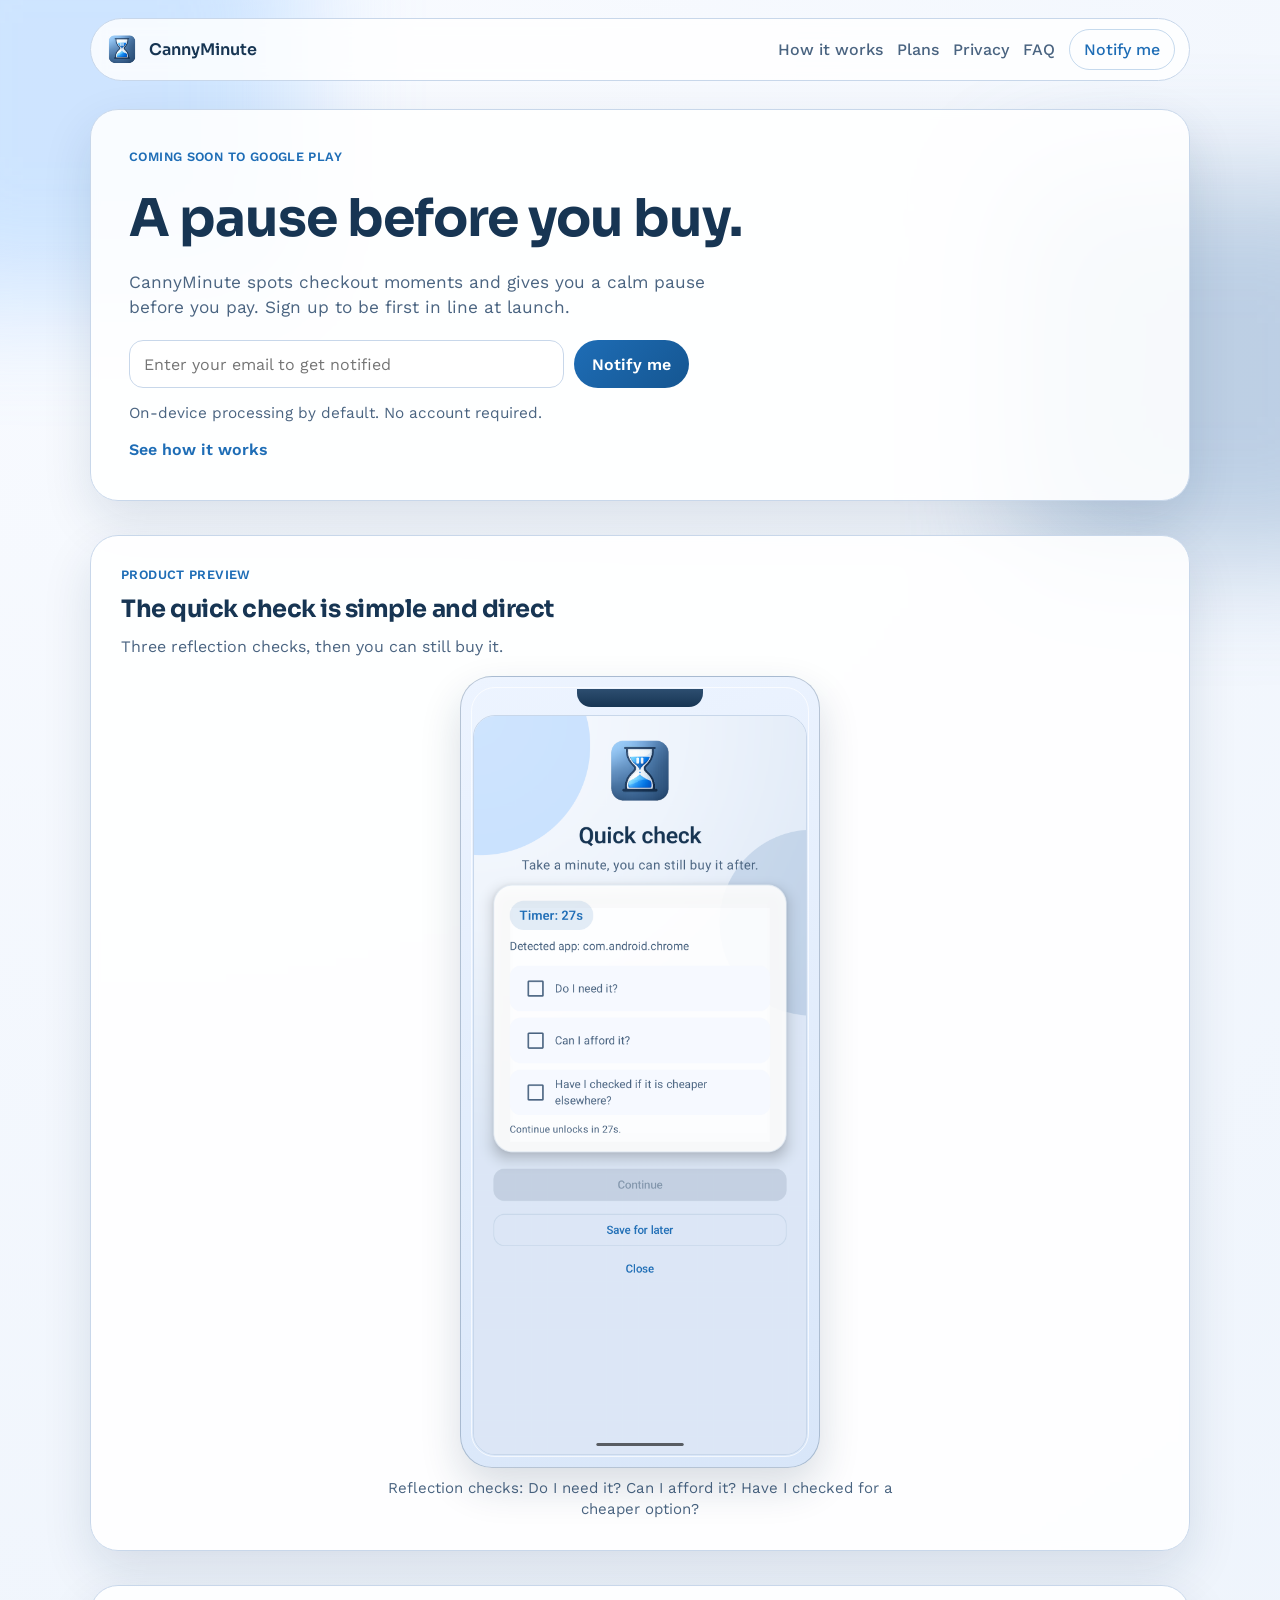
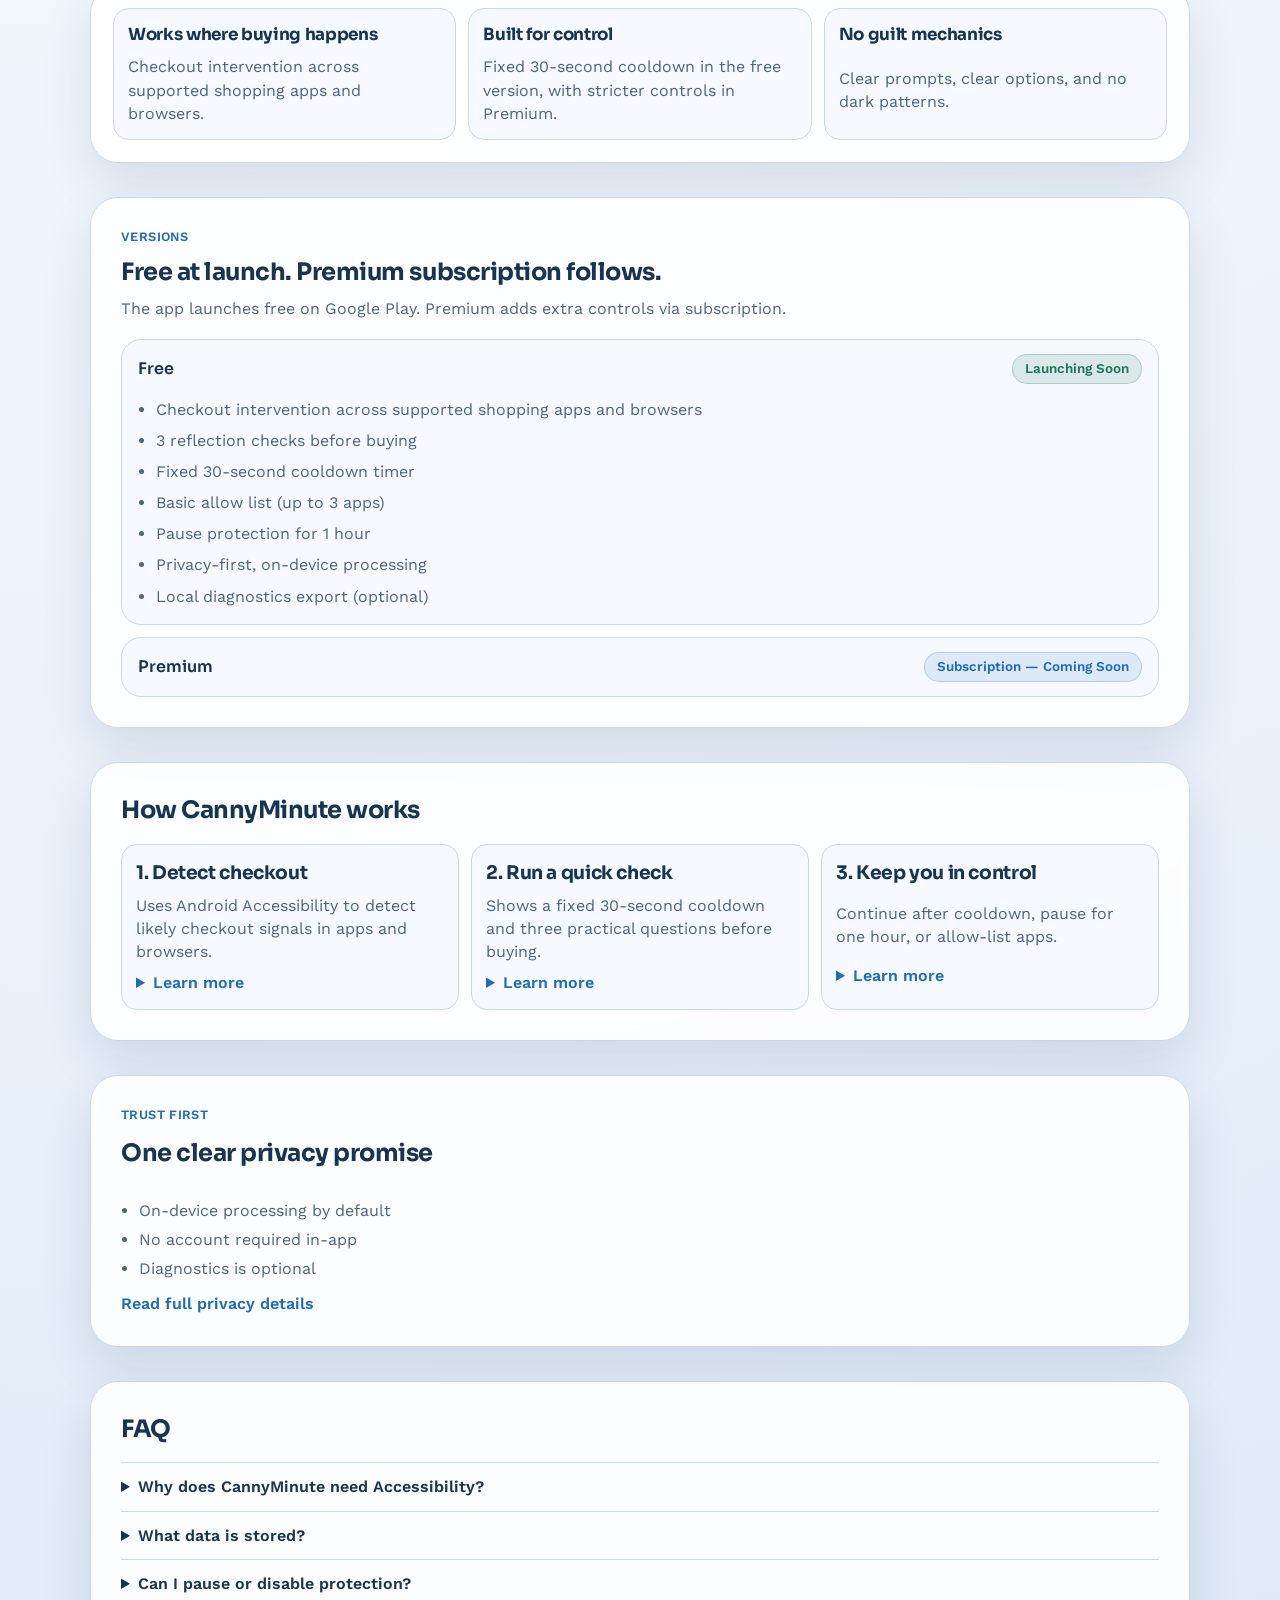
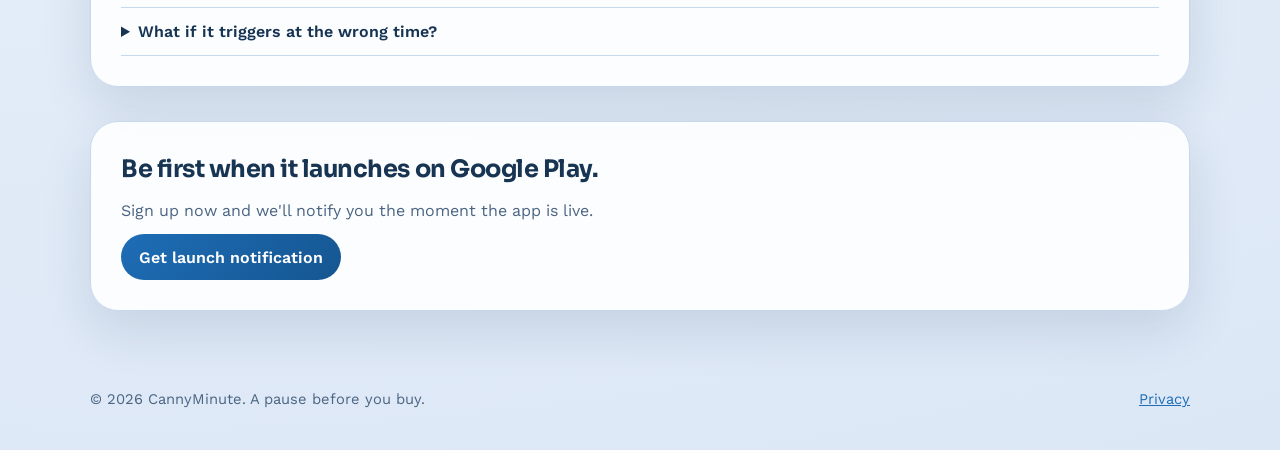
==== commit 3fb10859: "Update website messaging to app coming soon / Google Play launch list Replace beta availability fram" ====
--- a/website/index.html
+++ b/website/index.html
@@ -6,7 +6,7 @@
     <title>CannyMinute | A pause before you buy</title>
     <meta
         name="description"
-        content="CannyMinute adds a calm checkout pause in Android shopping apps and browsers. Join the beta waitlist."
+        content="CannyMinute adds a calm checkout pause in Android shopping apps and browsers. Coming soon to Google Play — sign up to be notified at launch."
     />
     <meta name="robots" content="index, follow" />
     <meta property="og:title" content="CannyMinute | A pause before you buy" />
@@ -47,17 +47,17 @@
             <a href="#plans">Plans</a>
             <a href="#privacy">Privacy</a>
             <a href="#faq">FAQ</a>
-            <a class="nav-cta" href="join-beta.html">Join beta</a>
+            <a class="nav-cta" href="join-beta.html">Notify me</a>
         </nav>
     </header>
 
     <main id="top">
         <section class="hero reveal">
             <div class="hero-copy">
-                <p class="eyebrow">Checkout pause for Android</p>
+                <p class="eyebrow">Coming Soon to Google Play</p>
                 <h1>A pause before you buy.</h1>
                 <p class="hero-sub">
-                    CannyMinute spots checkout moments and gives you a calm pause before you pay.
+                    CannyMinute spots checkout moments and gives you a calm pause before you pay. Sign up to be first in line at launch.
                 </p>
                 <form id="quick-join-form" class="hero-signup" action="join-beta.html" method="get">
                     <label class="sr-only" for="quickEmail">Email address</label>
@@ -67,9 +67,9 @@
                         type="email"
                         required
                         autocomplete="email"
-                        placeholder="Enter email for beta access"
+                        placeholder="Enter your email to get notified"
                     />
-                    <button type="submit">Join beta</button>
+                    <button type="submit">Notify me</button>
                 </form>
                 <p class="hero-trust">On-device processing by default. No account required.</p>
                 <a class="hero-secondary-link" href="#how">See how it works</a>
@@ -109,7 +109,7 @@
                 </article>
                 <article>
                     <h2>Built for control</h2>
-                    <p>Fixed 30-second cooldown in Beta, with stricter controls planned for Premium.</p>
+                    <p>Fixed 30-second cooldown in the free version, with stricter controls in Premium.</p>
                 </article>
                 <article>
                     <h2>No guilt mechanics</h2>
@@ -121,15 +121,15 @@
         <section id="plans" class="plans reveal" aria-label="Plan comparison">
             <div class="plans-head">
                 <p class="eyebrow">Versions</p>
-                <h2>Beta is free now. Premium is coming soon.</h2>
-                <p>Pick your level of control and move to stricter setups when you are ready.</p>
+                <h2>Free at launch. Premium subscription follows.</h2>
+                <p>The app launches free on Google Play. Premium adds extra controls via subscription.</p>
             </div>
 
             <div class="plan-accordion">
                 <details class="plan-detail" open>
                     <summary>
-                        <span class="plan-title">Beta</span>
-                        <span class="plan-badge">Free</span>
+                        <span class="plan-title">Free</span>
+                        <span class="plan-badge">Launching Soon</span>
                     </summary>
                     <ul>
                         <li>Checkout intervention across supported shopping apps and browsers</li>
@@ -145,7 +145,7 @@
                 <details class="plan-detail">
                     <summary>
                         <span class="plan-title">Premium</span>
-                        <span class="plan-badge plan-badge-soon">Coming Soon</span>
+                        <span class="plan-badge plan-badge-soon">Subscription — Coming Soon</span>
                     </summary>
                     <ul>
                         <li>Save for later (store checkout links and reopen later)</li>
@@ -171,7 +171,7 @@
                 </article>
                 <article>
                     <h3>2. Run a quick check</h3>
-                    <p>Shows a fixed 30-second cooldown in Beta and three practical questions before buying.</p>
+                    <p>Shows a fixed 30-second cooldown and three practical questions before buying.</p>
                     <details>
                         <summary>Learn more</summary>
                         <p>The check is designed to interrupt autopilot decisions without blocking you permanently.</p>
@@ -230,9 +230,9 @@
         </section>
 
         <section class="final-cta reveal">
-            <h2>Ready to join the beta?</h2>
-            <p>Start with your email, then finish setup on the beta page.</p>
-            <a class="button-primary" href="join-beta.html">Continue to beta form</a>
+            <h2>Be first when it launches on Google Play.</h2>
+            <p>Sign up now and we'll notify you the moment the app is live.</p>
+            <a class="button-primary" href="join-beta.html">Get launch notification</a>
         </section>
     </main>
 
